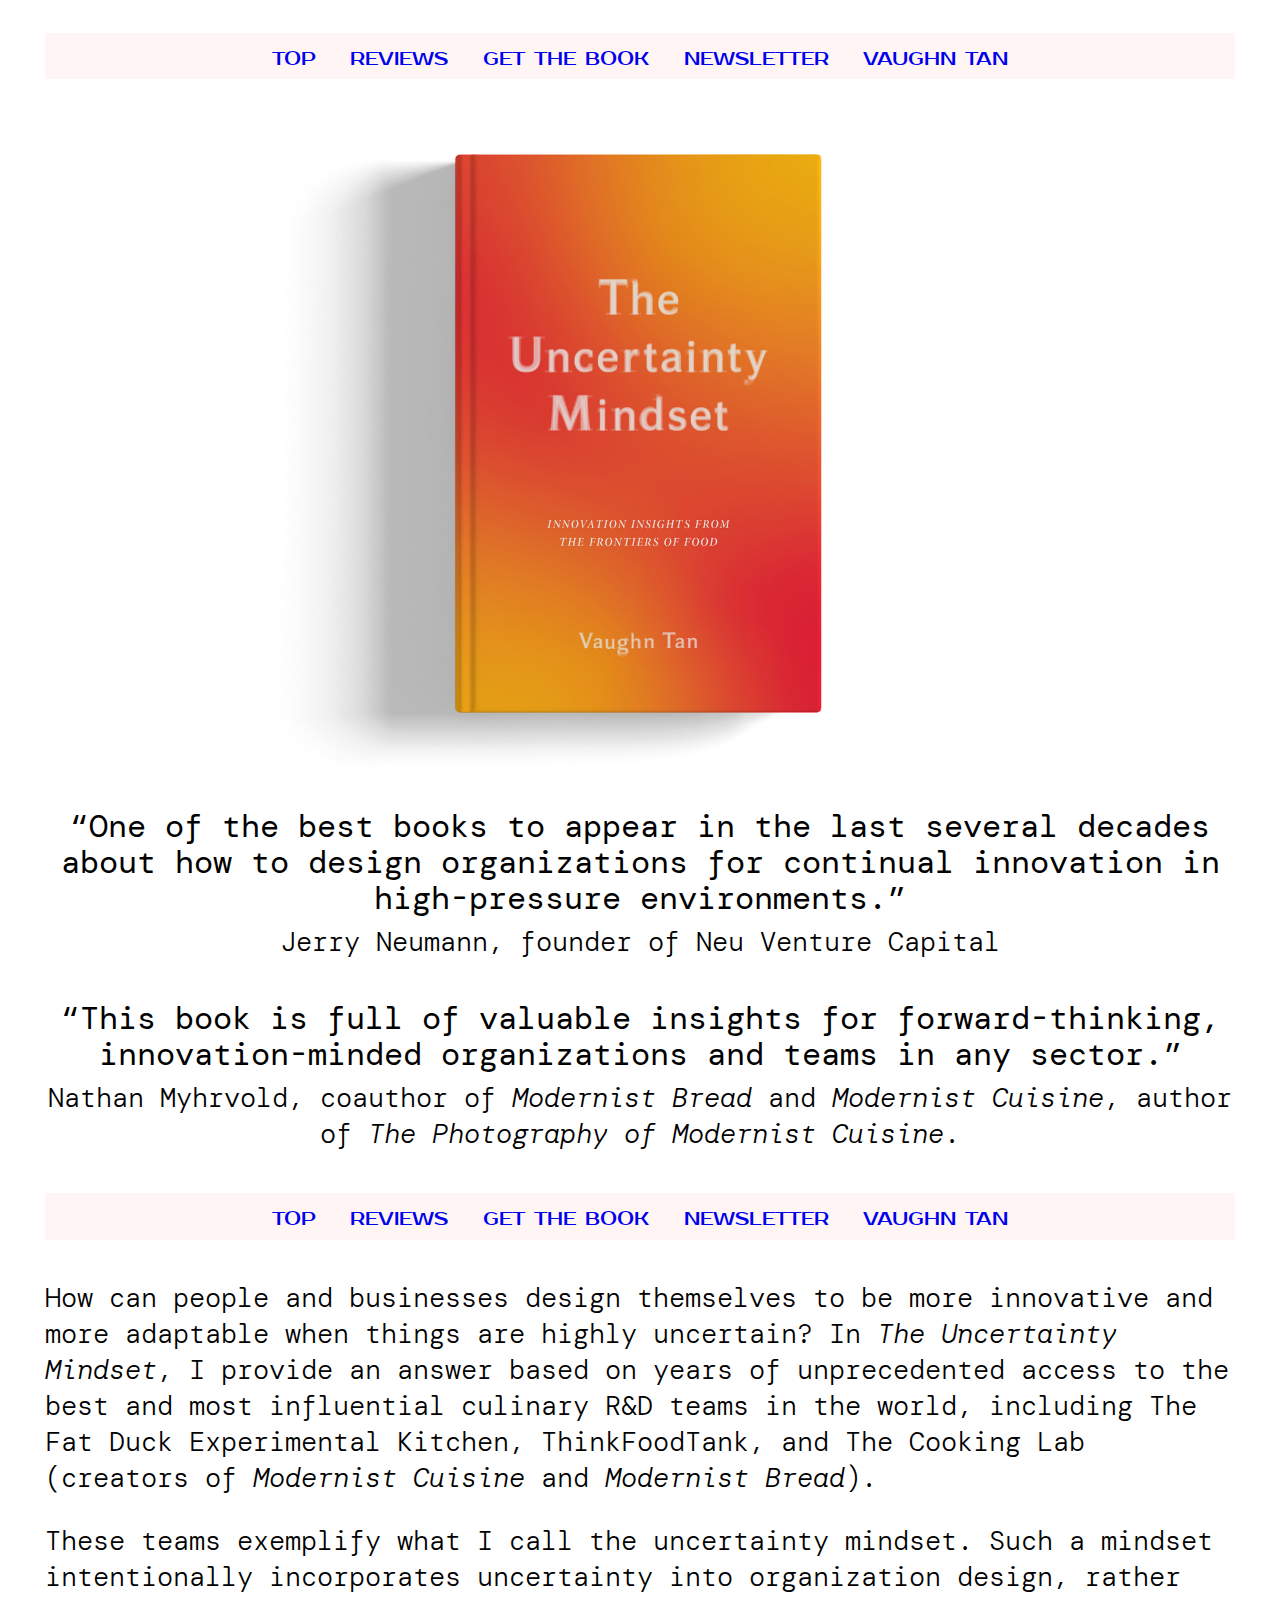
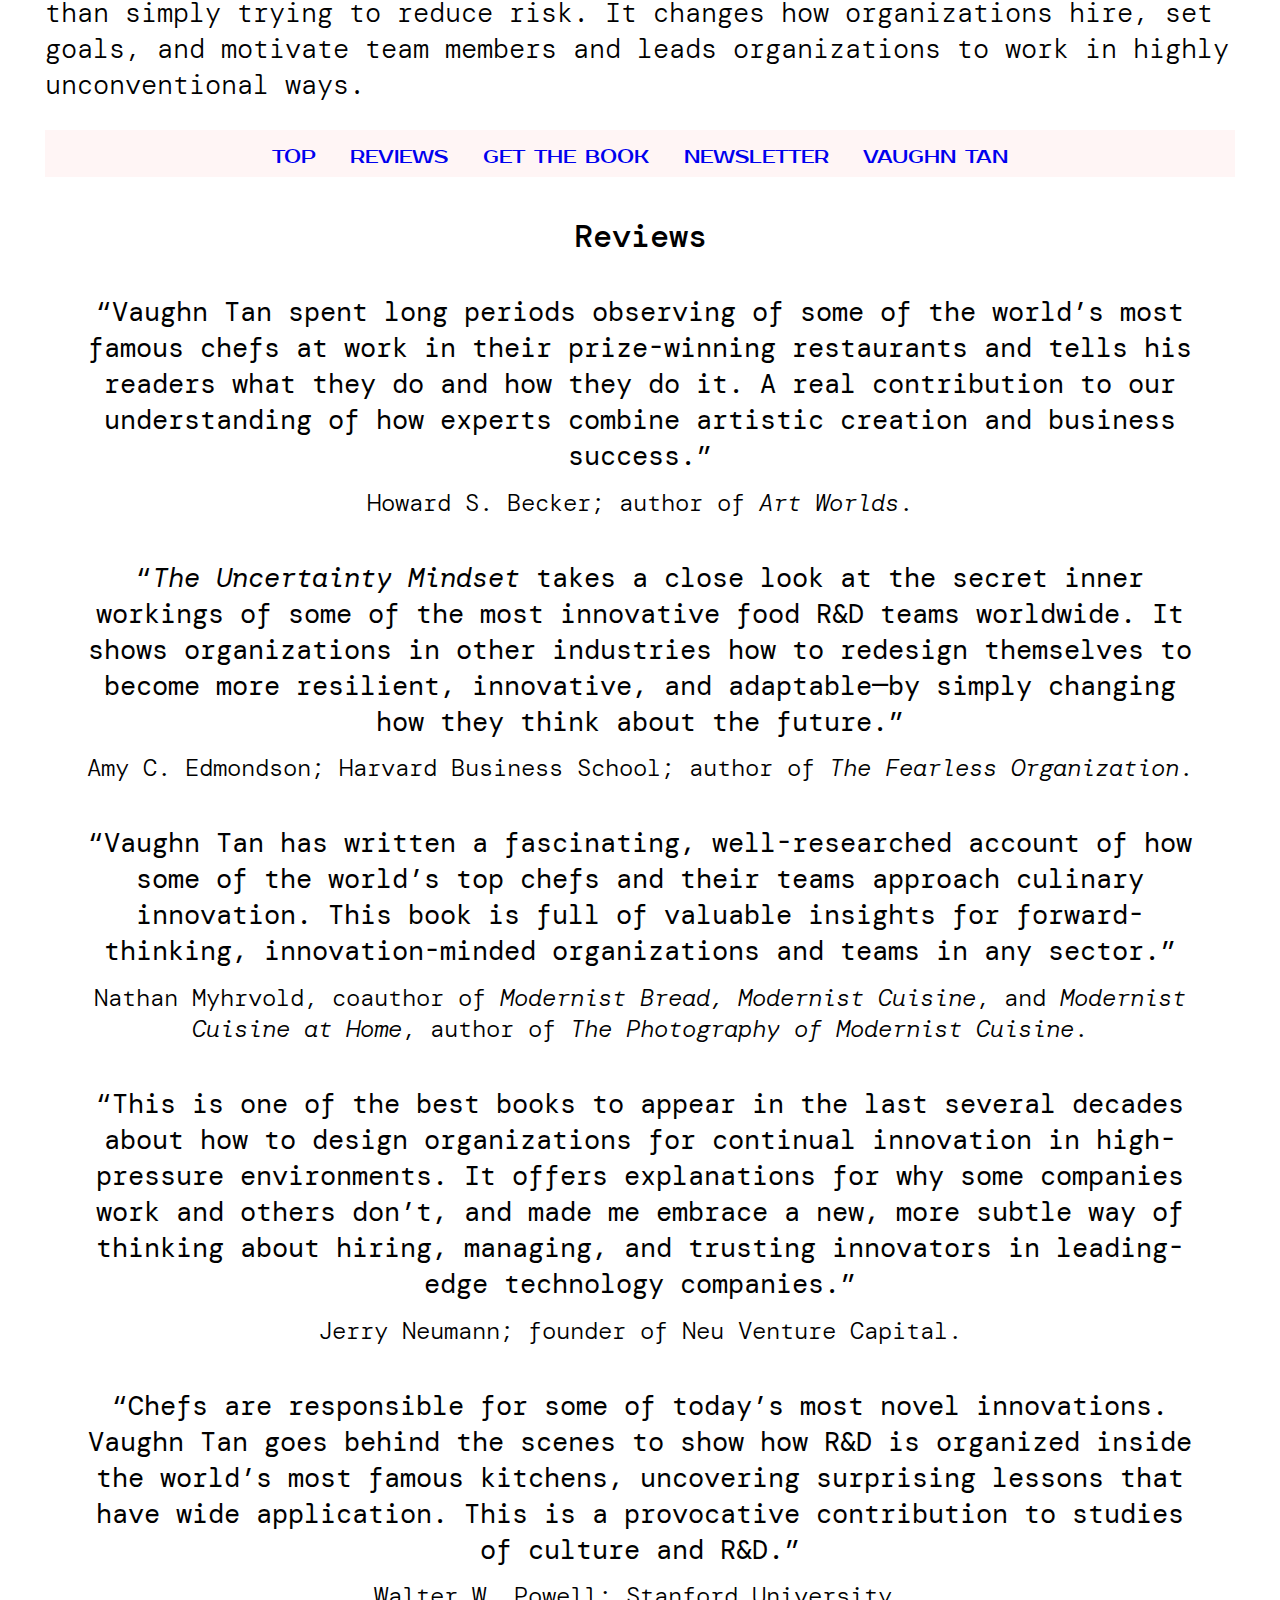
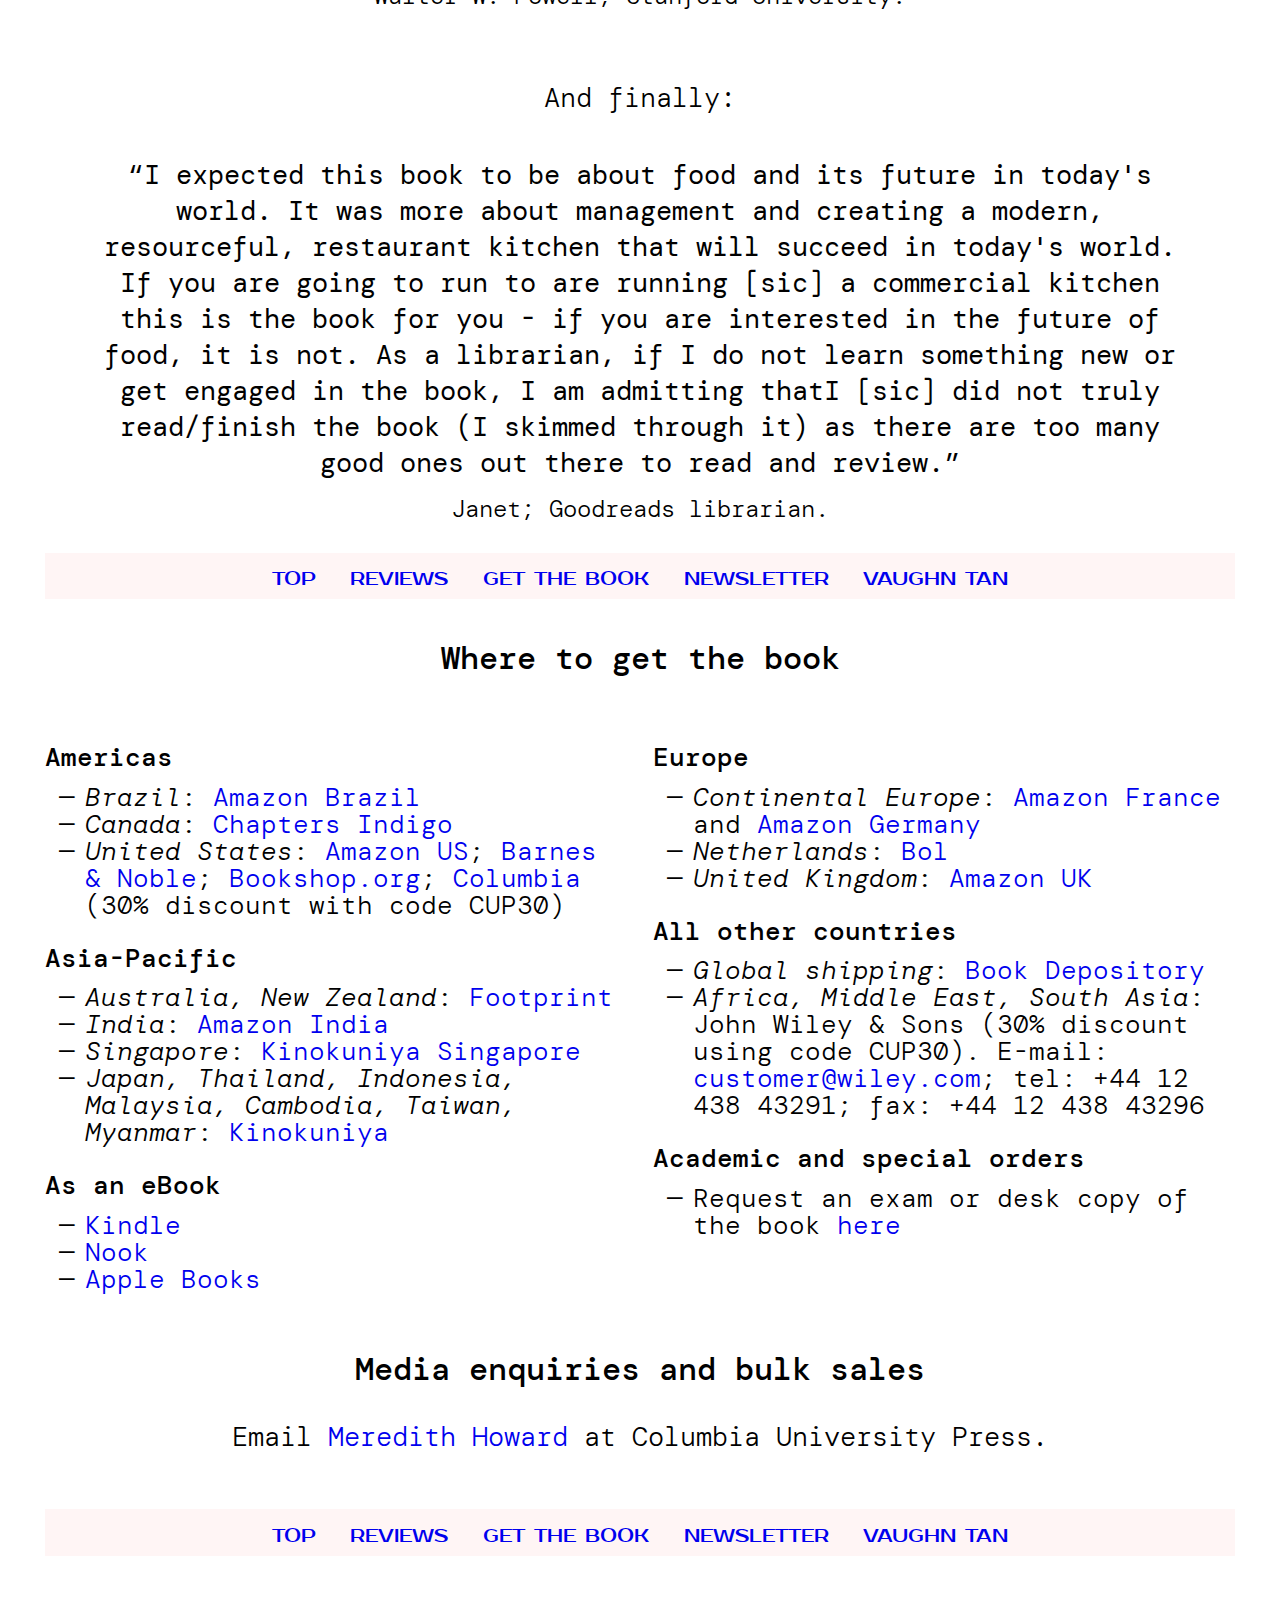
==== index.html @ 853efbe8 "Add files via upload" ====
<!DOCTYPE html>
<html>

  <head style="display:block;">
    <meta charset="utf-8">
    <meta name="viewport" content="width=device-width,initial-scale=1,maximum-scale=1,user-scalable=no">
	<meta http-equiv="X-UA-Compatible" content="IE=edge,chrome=1">
	<meta name="HandheldFriendly" content="true">
    <title>The Uncertainty Mindset</title>
    <link rel="stylesheet" href="arbois.css">
    <link href="https://fonts.googleapis.com/css2?family=DM+Mono:ital,wght@0,300;0,400;0,500;1,300;1,400;1,500&family=Prosto+One&display=swap" rel="stylesheet">
</head>

<body>

<a name="top"><p class="nav">
	<a href="#top" class="space">top</a>
	<a href="#reviews" class="space">reviews</a>
	<a href="#where" class="space">get the book</a>
	<a href="https://uncertaintymindset.substack.com/p/the-uncertainty-mindset" class="space">newsletter</a>
	<a href="https://vaughntan.org/" class="space">vaughn tan</a>
	</p>

<img src="UM_book.jpg" style="width:100%;height:auto;margin-left: auto;margin-right: auto;">

<p class="blurb">“One of the best books to appear in the last several 
decades about how to design organizations for continual innovation in high-pressure environments.”</p>
<p class="attrib">Jerry Neumann, founder of Neu Venture Capital</p>

<p class="blurb">“This book is full of valuable insights for forward-thinking, innovation-minded organizations and teams in any sector.”</p>
<p class="attrib">Nathan Myhrvold, coauthor of <em>Modernist Bread</em> and <em>Modernist Cuisine</em>, author of <em>The Photography of Modernist Cuisine</em>.</p>

<p class="nav">
	<a href="#top" class="space">top</a>
	<a href="#reviews" class="space">reviews</a>
	<a href="#where" class="space">get the book</a>
	<a href="https://uncertaintymindset.substack.com/p/the-uncertainty-mindset" class="space">newsletter</a>
	<a href="https://vaughntan.org/" class="space">vaughn tan</a>
	</p>
	
<p></a>How can people and businesses design themselves to be more innovative and more adaptable when things are highly uncertain? In <em>The Uncertainty Mindset</em>, I provide an answer based on years of unprecedented access to the best and most influential culinary R&amp;D teams in the world, including The Fat Duck Experimental Kitchen, ThinkFoodTank, and The Cooking Lab (creators of <em>Modernist Cuisine</em> and <em>Modernist Bread</em>).</p>

<p>These teams exemplify what I call the uncertainty mindset. Such a mindset intentionally incorporates uncertainty into organization design, rather than simply trying to reduce risk. It changes how organizations hire, set goals, and motivate team members and leads organizations to work in highly unconventional ways.</p>

<a name="reviews">
<p class="nav">
	<a href="#top" class="space">top</a>
	<a href="#reviews" class="space">reviews</a>
	<a href="#where" class="space">get the book</a>
	<a href="https://uncertaintymindset.substack.com/p/the-uncertainty-mindset" class="space">newsletter</a>
	<a href="https://vaughntan.org/" class="space">vaughn tan</a>
	</p>
	
<h2>Reviews</h2>
<blockquote>
<p class="review">“Vaughn Tan spent long periods observing of some of the world’s most famous chefs at work in their prize-winning restaurants and tells his readers what they do and how they do it. A real contribution to our understanding of how experts combine artistic creation and business success.”</p>
<p class="rattrib">Howard S. Becker; author of <em>Art Worlds</em>.</p>

<p class="review">“<em>The Uncertainty Mindset</em> takes a close look at the secret inner workings of some of the most innovative food R&amp;D teams worldwide. It shows organizations in other industries how to redesign themselves to become more resilient, innovative, and adaptable—by simply changing how they think about the future.”</p>
<p class="rattrib">Amy C. Edmondson; Harvard Business School; author of <em>The Fearless Organization</em>.</p>

<p class="review">“Vaughn Tan has written a fascinating, well-researched account of how some of the world’s top chefs and their teams approach culinary innovation. This book is full of valuable insights for forward-thinking, innovation-minded organizations and teams in any sector.”</p>
<p class="rattrib">Nathan Myhrvold, coauthor of <em>Modernist Bread, Modernist Cuisine</em>, and <em>Modernist Cuisine at Home</em>, author of <em>The Photography of Modernist Cuisine</em>.</p>

<p class="review">“This is one of the best books to appear in the last several decades about how to design organizations for continual innovation in high-pressure environments. It offers explanations for why some companies work and others don’t, and made me embrace a new, more subtle way of thinking about hiring, managing, and trusting innovators in leading-edge technology companies.”</p>
<p class="rattrib">Jerry Neumann; founder of Neu Venture Capital.</p>

<p class="review">“Chefs are responsible for some of today’s most novel innovations. Vaughn Tan goes behind the scenes to show how R&amp;D is organized inside the world’s most famous kitchens, uncovering surprising lessons that have wide application. This is a provocative contribution to studies of culture and R&amp;D.”</p>
<p class="rattrib">Walter W. Powell; Stanford University.</p>
</blockquote>
<p style="text-align:center;margin-top:2.5em;margin-bottom:0em">And finally:</p>
<blockquote>
<p class="review">“I expected this book to be about food and its future in today&#39;s world. It was more about management and creating a modern, resourceful, restaurant kitchen that will succeed in today&#39;s world. If you are going to run to are running [sic] a commercial kitchen this is the book for you - if you are interested in the future of food, it is not. As a librarian, if I do not learn something new or get engaged in the book, I am admitting thatI [sic] did not truly read/finish the book (I skimmed through it) as there are too many good ones out there to read and review.”</p>
<p class="rattrib">Janet; Goodreads librarian.</p>
</blockquote>

<a name="where">
<p class="nav">
	<a href="#top" class="space">top</a>
	<a href="#reviews" class="space">reviews</a>
	<a href="#where" class="space">get the book</a>
	<a href="https://uncertaintymindset.substack.com/p/the-uncertainty-mindset" class="space">newsletter</a>
	<a href="https://vaughntan.org/" class="space">vaughn tan</a>
	</p>

<h2>Where to get the book</h2><br>
<div class="where"><h3 id="americas">Americas</h3>
<ul>
<li><em>Brazil</em>: <a href="https://www.amazon.com.br/Uncertainty-Mindset-Innovation-Insights-Frontiers/dp/0231196881/">Amazon Brazil</a></li>
<li><em>Canada</em>: <a href="https://www.chapters.indigo.ca/en-ca/books/the-uncertainty-mindset-innovation-insights/9780231196895-item.html">Chapters Indigo</a></li>
<li><em>United States</em>: <a href="https://amzn.to/3cc4ehc">Amazon US</a>; <a href="https://www.barnesandnoble.com/w/the-uncertainty-mindset-vaughn-tan/1135216578?ean=9780231196895">Barnes &amp; Noble</a>; <a href="https://bookshop.org/books/the-uncertainty-mindset-innovation-insights-from-the-frontiers-of-food/9780231196895">Bookshop.org</a>; <a href="https://cup.columbia.edu/book/the-uncertainty-mindset/9780231196888">Columbia</a> (30% discount with code CUP30)</li>
</ul>
    
    <h4 id="asia-pacific">Asia-Pacific</h4>
<ul>
<li><em>Australia, New Zealand</em>: <a href="https://www.footprint.com.au/product-detail.asp?product=9780231196895&amp;SubSection=%279780231196895%27&amp;ParentPage=product-listing.asp?keywords=9780231196895">Footprint</a></li>
<li><em>India</em>: <a href="https://www.amazon.in/Uncertainty-Mindset-Innovation-Insights-Frontiers-ebook/dp/B0825CZQR8">Amazon India</a></li>
<li><em>Singapore</em>: <a href="https://singapore.kinokuniya.com/bw/9780231196895">Kinokuniya Singapore</a></li>
<li><em>Japan, Thailand, Indonesia, Malaysia, Cambodia, Taiwan, Myanmar</em>: <a href="https://www.kinokuniya.com/">Kinokuniya</a></li>
</ul>
  

<h4 id="ebooks">As an eBook</h4>
<ul>
<li><a href="https://amzn.to/3d9eVCk">Kindle</a></li>
<li><a href="https://www.barnesandnoble.com/w/the-uncertainty-mindset-vaughn-tan/1135216578?ean=9780231551878">Nook</a></li>
<li><a href="https://books.apple.com/us/book/the-uncertainty-mindset/id1489762002">Apple Books</a></li>
</ul>
    
<h3 id="europe">Europe</h3>
<ul>
<li><em>Continental Europe</em>: <a href="https://www.amazon.fr/Uncertainty-Mindset-Innovation-Insights-Frontiers/dp/023119689X">Amazon France</a> and <a href="https://www.amazon.de/Uncertainty-Mindset-Innovation-Insights-Frontiers/dp/023119689X">Amazon Germany</a></li>
<li><em>Netherlands</em>: <a href="https://www.bol.com/nl/f/the-uncertainty-mindset/9200000126203832/">Bol</a></li>
<li><em>United Kingdom</em>: <a href="https://amzn.to/2Mj2R5X">Amazon UK</a></li>
</ul>



    <h4 id="all-other-countries">All other countries</h4>
<ul>
<li><em>Global shipping</em>: <a href="https://www.bookdepository.com/Uncertainty-Mindset-Vaughn-Tan/9780231196895">Book Depository</a></li>
<li><em>Africa, Middle East, South Asia</em>: John Wiley &amp; Sons (30% discount using code CUP30). E-mail: <a href="mailto:customer@wiley.com?subject=Uncertainty%20Mindset%20order">customer@wiley.com</a>; tel: +44 12 438 43291; fax: +44 12 438 43296</li>
</ul>


<h4 id="academic-and-special-orders">Academic and special orders</h4>
<ul>
<li>Request an exam or desk copy of the book <a href="https://www.ingramacademic.com/9780231196895/the-uncertainty-mindset/">here</a></li>
	</ul>
</div>

    <h2>Media enquiries and bulk sales</h2>
    <p style="text-align:center;margin-top:0em;margin-bottom:2em">Email <a href="mailto:mh2306@columbia.edu?subject=Uncertainty%20Mindset%20enquiry">Meredith Howard</a> at Columbia University Press.
	
<p class="nav">
	<a href="#top" class="space">top</a>
	<a href="#reviews" class="space">reviews</a>
	<a href="#where" class="space">get the book</a>
	<a href="https://uncertaintymindset.substack.com/p/the-uncertainty-mindset" class="space">newsletter</a>
	<a href="https://vaughntan.org/" class="space">vaughn tan</a>
	</p>

<script type="text/javascript">
var sc_project=455212; 
var sc_invisible=1; 
var sc_security=""; 
</script>
<script type="text/javascript"
src="https://www.statcounter.com/counter/counter.js"
async></script>
<noscript><div class="statcounter"><a title="Web Analytics"
href="https://statcounter.com/" target="_blank"><img
class="statcounter"
src="https://c.statcounter.com/455212/0//1/" alt="Web
Analytics"></a></div></noscript>
</body>
</html>
---- arbois.css ----
/* Media Queries: Tablet Landscape */
@media screen and (max-width: 1060px) {
    #primary { width:55%; }
    #secondary { width:50%; margin-left:3%;}  
}

/* Media Queries: Tablet Portrait */
@media screen and (max-width: 768px) {
    #primary { width:100%; }
    #secondary { width:100%; margin:0; border:none; }
}

@media (min-width: 640px) { body {font-size:5rem;} } 
@media (min-width:960px) { body {font-size:1.2rem;} } 
@media (min-width:1100px) { body {font-size:1.5rem;} }


 body {
    margin: 1vw 3vw 1vw 3vw;
    padding: 0.5vw;
    background: #ffffff;
    color: #000000;
    font-family: 'DM Mono', monospace;
    font-size: 3vmin;
    font-weight: 300;
    line-height: 4vmin;
            font-variant-ligatures: common-ligatures;
  }

 .impressum {
 	margin-top: 10vh;
 	font-size: 2vmin;
 	line-height: 2.1vmin}

hr {
    margin-top: 1.5em;
}

 
h2 {
font-size:120%;
font-weight:500;
text-align:center;
margin-top:1em;
margin-bottom:1em;
}

h3 {
font-size:100%;
font-weight:500;
margin-top:0em;
margin-bottom:0em;
}

h4 {
font-size:100%;
font-weight:500;
margin-top:0em;
margin-bottom:0em;
}

h4 {
font-size:100%;
font-weight:500;
margin-top:0em;
margin-bottom:0em;
}

ul {
  margin-top:0.5em;
  list-style-type: none;
}

ul li:before {
  content: "— ";
  position: absolute;
  margin-left: -1em;
}

.review {
font-size: 100%;
font-weight: 400;
text-align: center;
margin-bottom: 0.5em;
margin-top: 1.5em;
}

.rattrib {
font-size: 90%;
font-weight: 300;
text-align:center;
line-height: 3.5vmin;
margin-top: 0.5em;
}

.blurb {
font-size: 120%;
font-weight: 400;
text-align:center;
margin-bottom:0.25em;
margin-top: 1em;
}

.attrib {
font-size: 100%;
font-weight: 300;
text-align:center;
margin-top: 0.25em;
margin-bottom: 1.5em;
}

.nav {
font-family: 'Prosto One', cursive;
font-variant: small-caps;
font-size: 100%;
text-align:center;
padding: 0.2em 1em 0.2em 1em; 
margin: 0.5em 0em 1.5em 0em;
background-color:#fff5f5;
}

.space {
padding: 0vw 1vw 0vw 1vw;
}

a:link {
  text-decoration: none;
}

a:visited {
  text-decoration: none;
}

a:hover {
  text-decoration: none;
  background-color: yellow;
}

a:active {
  text-decoration: none;
}

.where {
column-count:2;
column-width: 350px;
font-size: 95%;
line-height: 3vmin;
overflow: hidden; /* fix for Firefox */
break-inside: avoid-column;
-webkit-column-break-inside: avoid;
}

.ctr {
font-size: 90%;
text-align: center;
}

.wrap {
  width: auto;
  height: 15vh;
  position: relative;
  display: inline-block;
  overflow: hidden;
  margin: auto auto auto auto;
}

.mattrib {
    margin: 0.25em 0 0 0;
    line-height: 1.5em;
    font-size: 80%;
}

.media {
column-count:3;
column-width: 300px;
font-size: 80%;
line-height: 3vmin;
overflow: hidden; /* fix for Firefox */
break-inside: avoid-column;
-webkit-column-break-inside: avoid;
}

.where h3 {
    break-before: column;
}
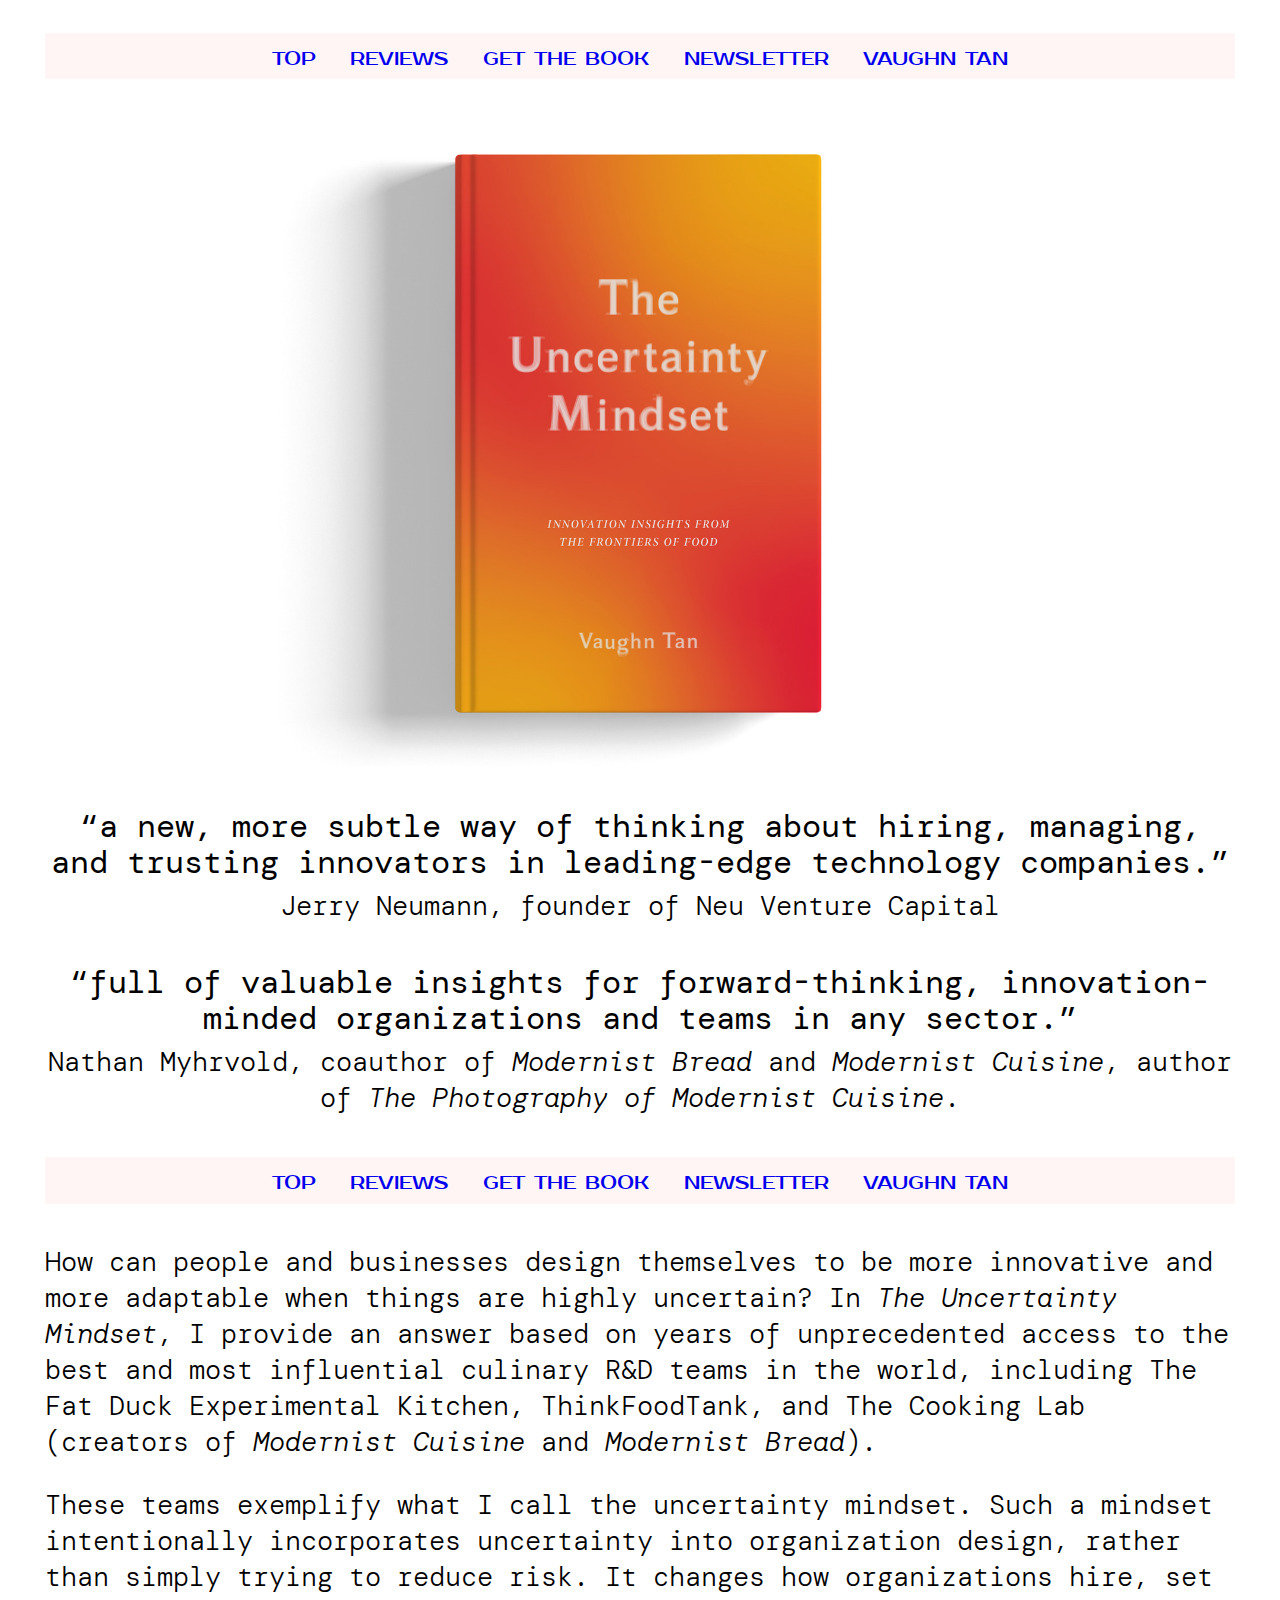
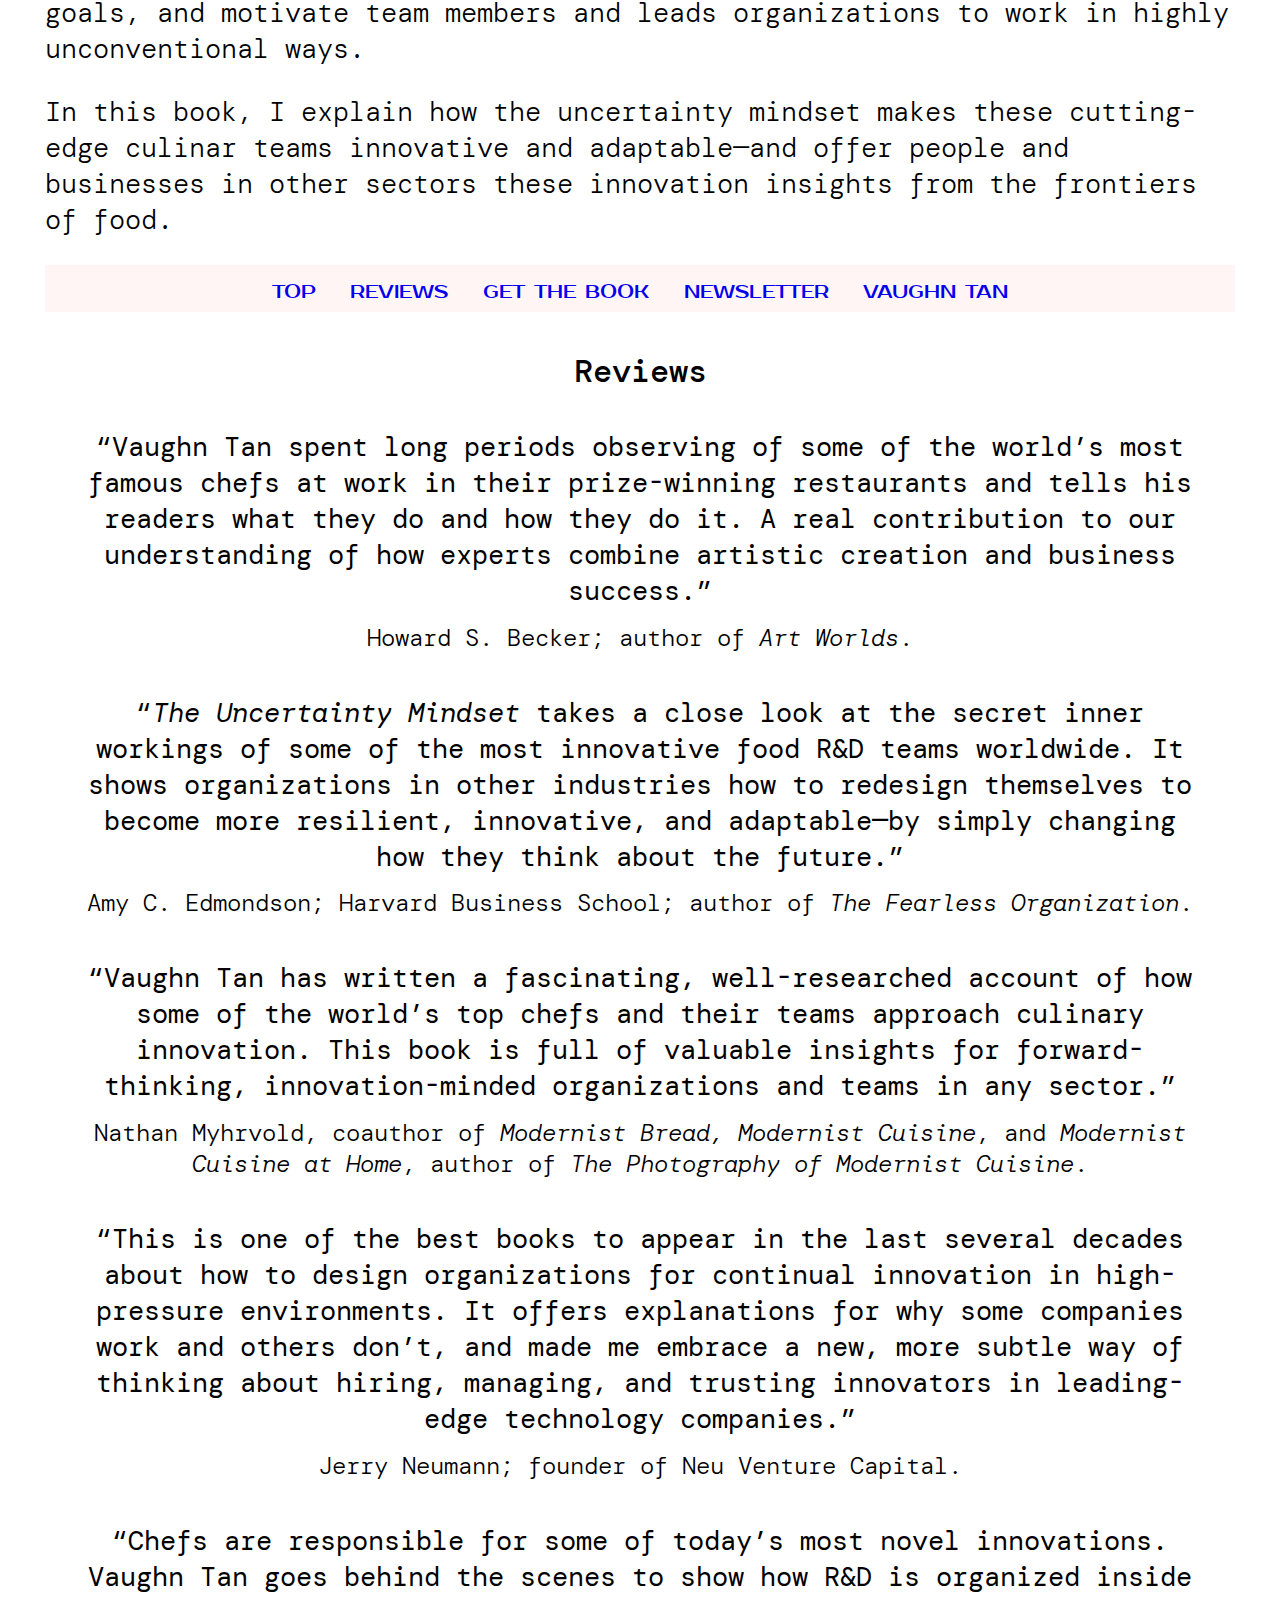
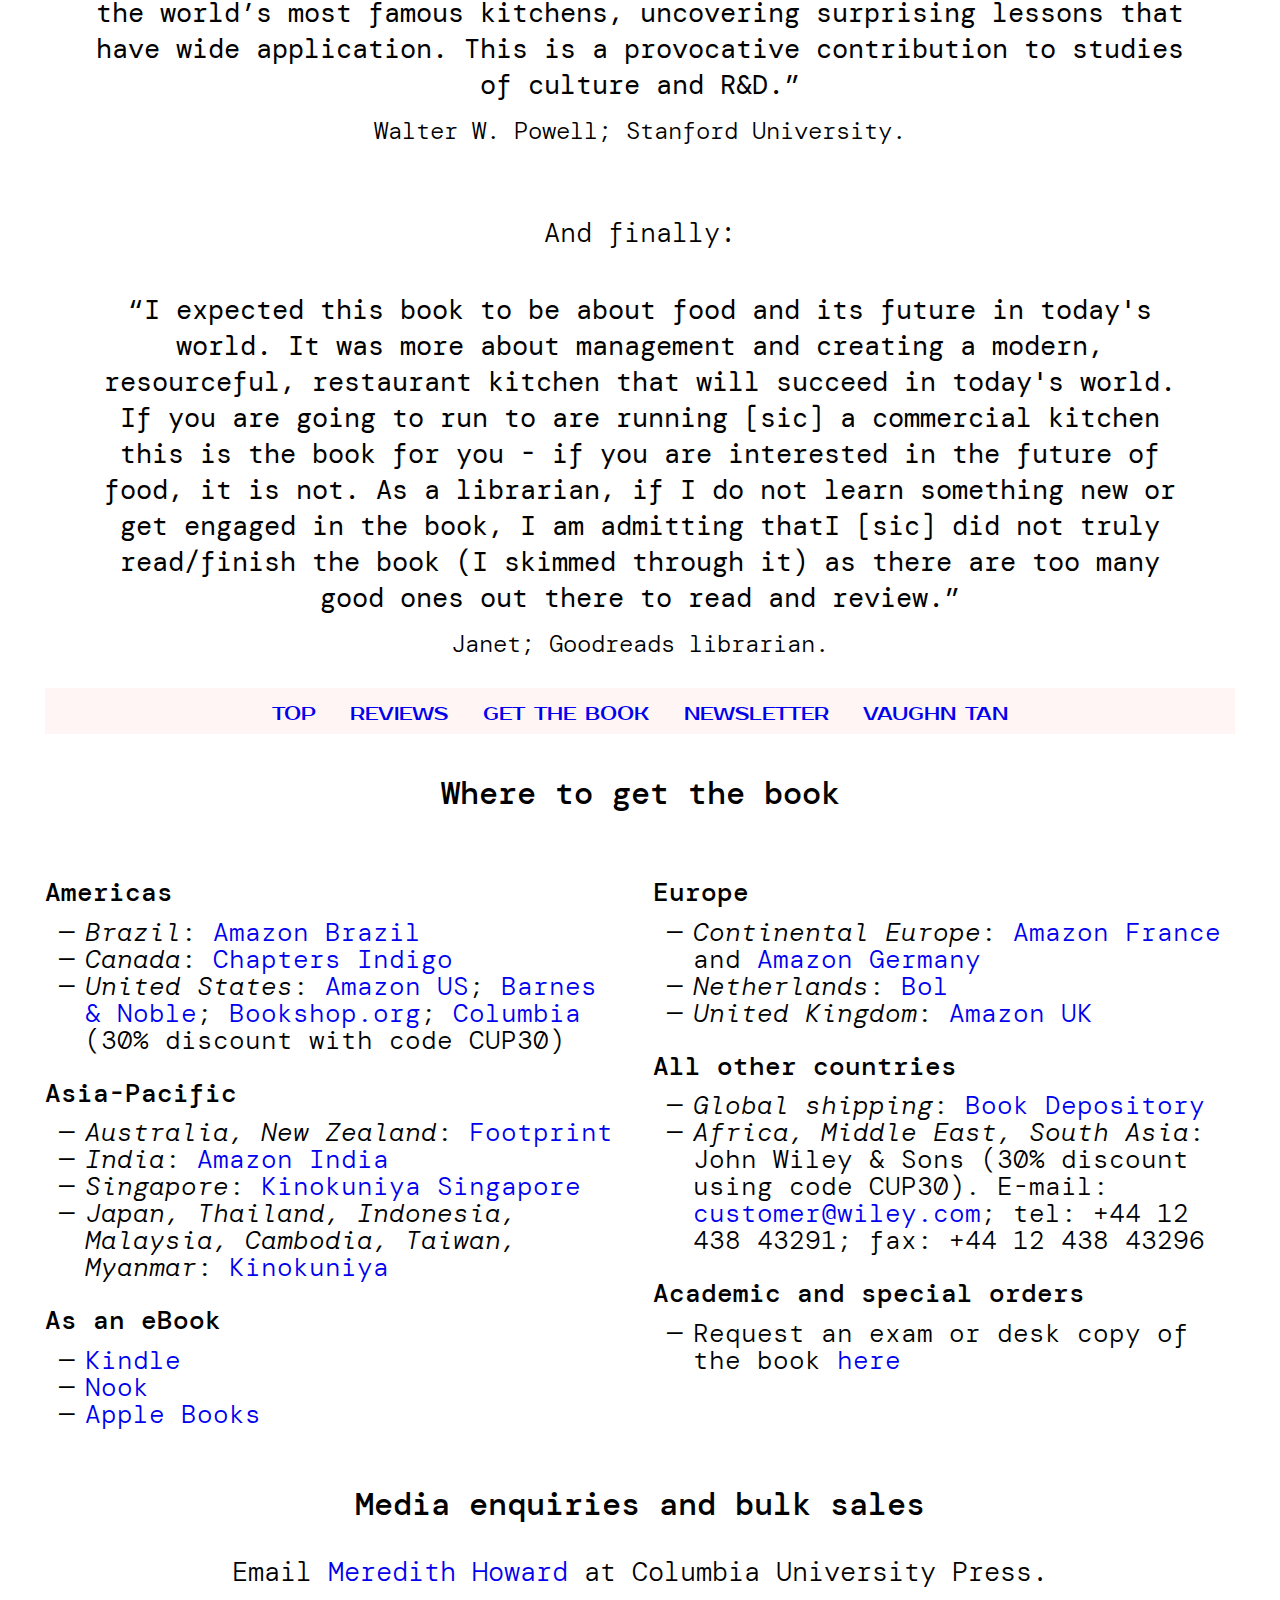
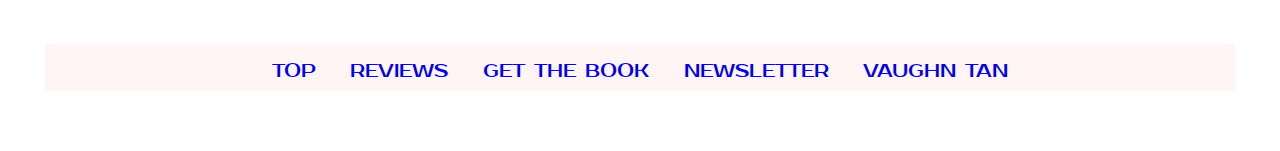
==== commit 9ab436ae: "Add files via upload" ====
--- a/index.html
+++ b/index.html
@@ -23,11 +23,10 @@
 
 <img src="UM_book.jpg" style="width:100%;height:auto;margin-left: auto;margin-right: auto;">
 
-<p class="blurb">“One of the best books to appear in the last several 
-decades about how to design organizations for continual innovation in high-pressure environments.”</p>
+<p class="blurb">“a new, more subtle way of thinking about hiring, managing, and trusting innovators in leading-edge technology companies.”</p>
 <p class="attrib">Jerry Neumann, founder of Neu Venture Capital</p>
 
-<p class="blurb">“This book is full of valuable insights for forward-thinking, innovation-minded organizations and teams in any sector.”</p>
+<p class="blurb">“full of valuable insights for forward-thinking, innovation-minded organizations and teams in any sector.”</p>
 <p class="attrib">Nathan Myhrvold, coauthor of <em>Modernist Bread</em> and <em>Modernist Cuisine</em>, author of <em>The Photography of Modernist Cuisine</em>.</p>
 
 <p class="nav">
@@ -41,6 +40,8 @@
 <p></a>How can people and businesses design themselves to be more innovative and more adaptable when things are highly uncertain? In <em>The Uncertainty Mindset</em>, I provide an answer based on years of unprecedented access to the best and most influential culinary R&amp;D teams in the world, including The Fat Duck Experimental Kitchen, ThinkFoodTank, and The Cooking Lab (creators of <em>Modernist Cuisine</em> and <em>Modernist Bread</em>).</p>
 
 <p>These teams exemplify what I call the uncertainty mindset. Such a mindset intentionally incorporates uncertainty into organization design, rather than simply trying to reduce risk. It changes how organizations hire, set goals, and motivate team members and leads organizations to work in highly unconventional ways.</p>
+
+<p>In this book, I explain how the uncertainty mindset makes these cutting-edge culinar teams innovative and adaptable—and offer people and businesses in other sectors these innovation insights from the frontiers of food.</p>
 
 <a name="reviews">
 <p class="nav">
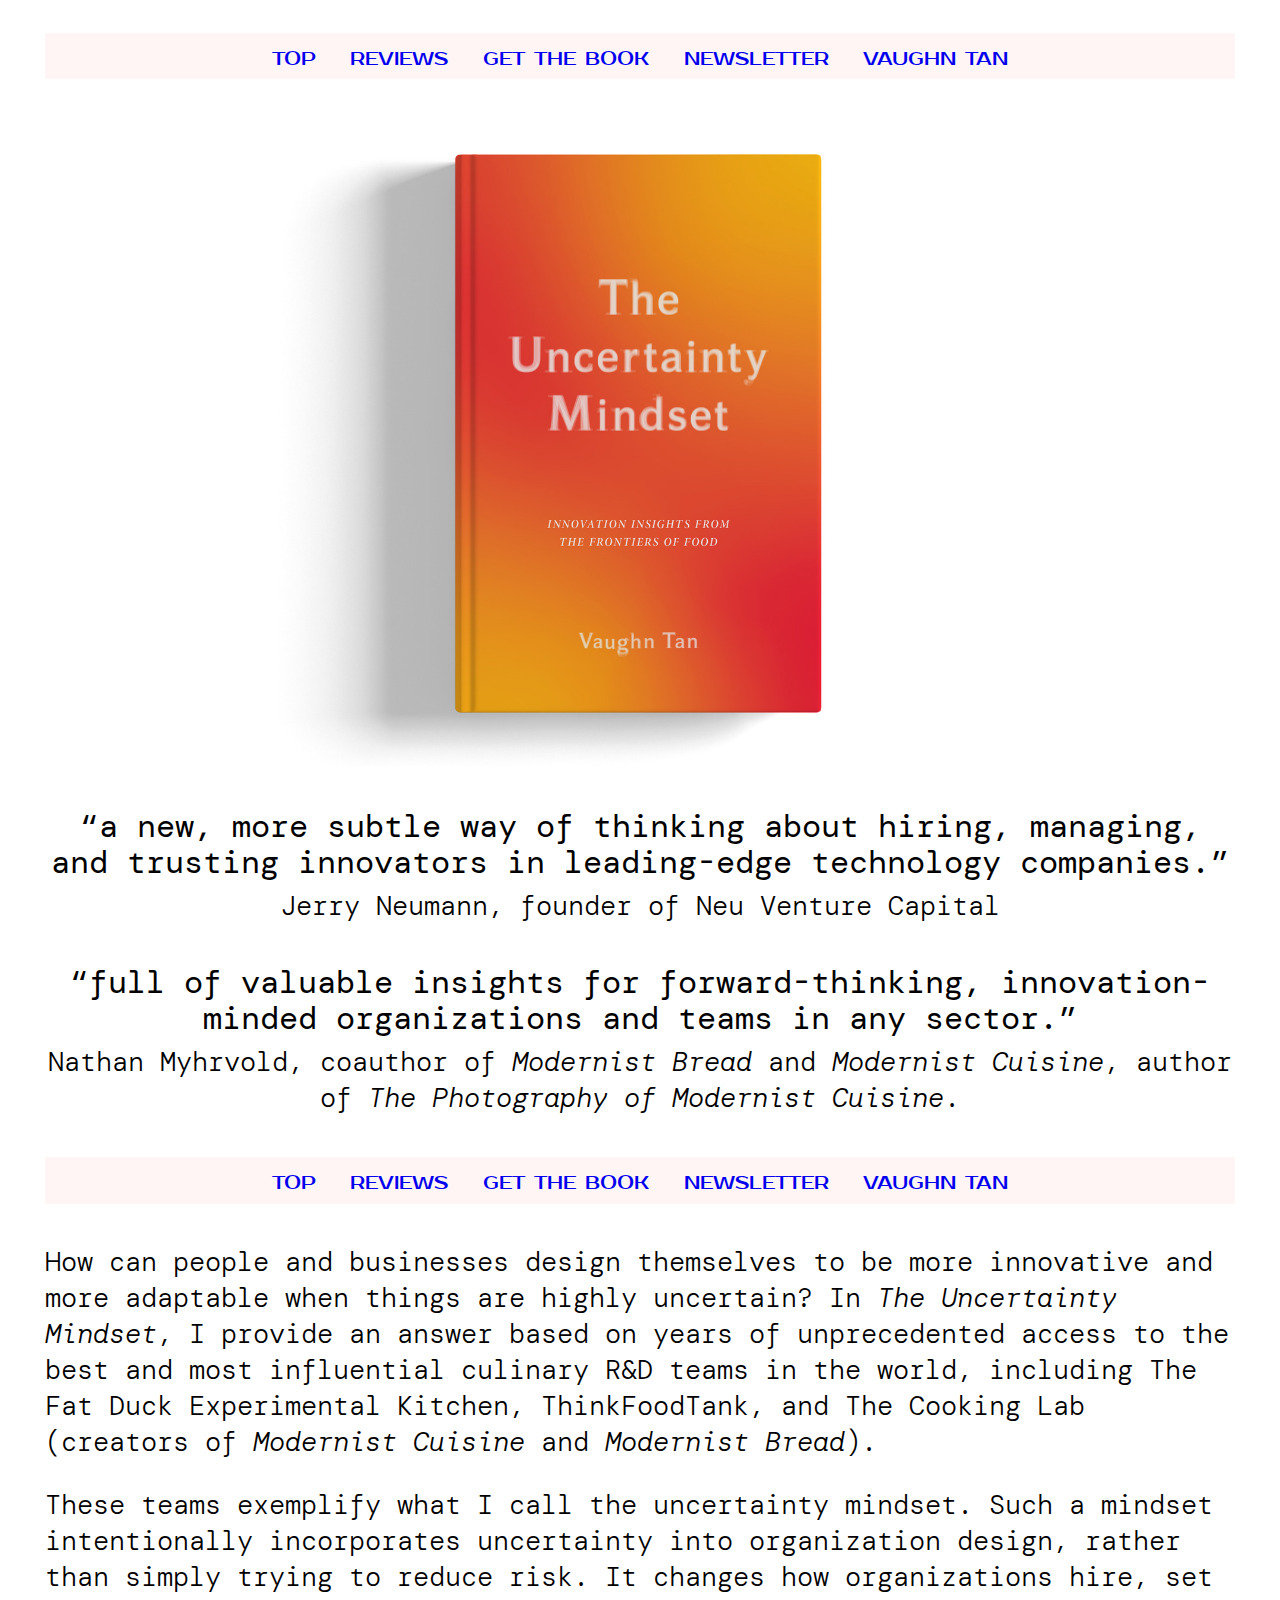
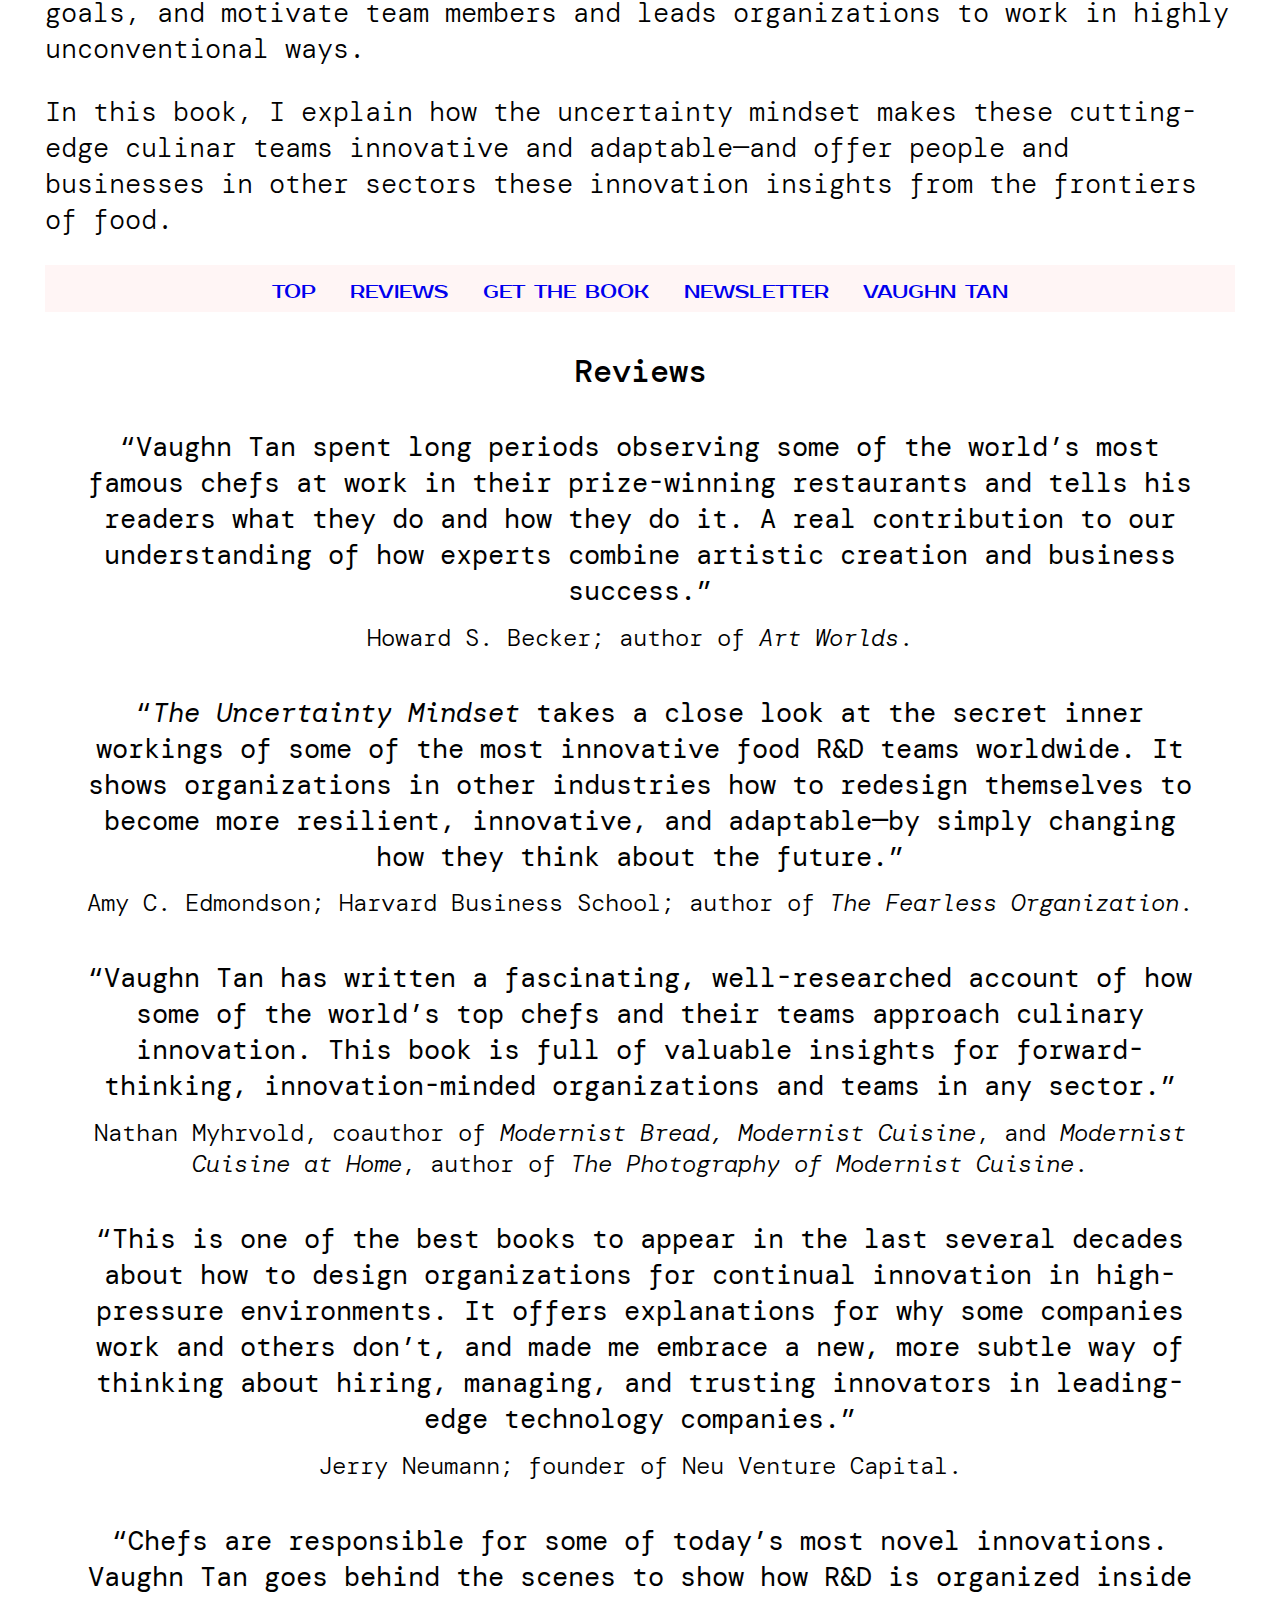
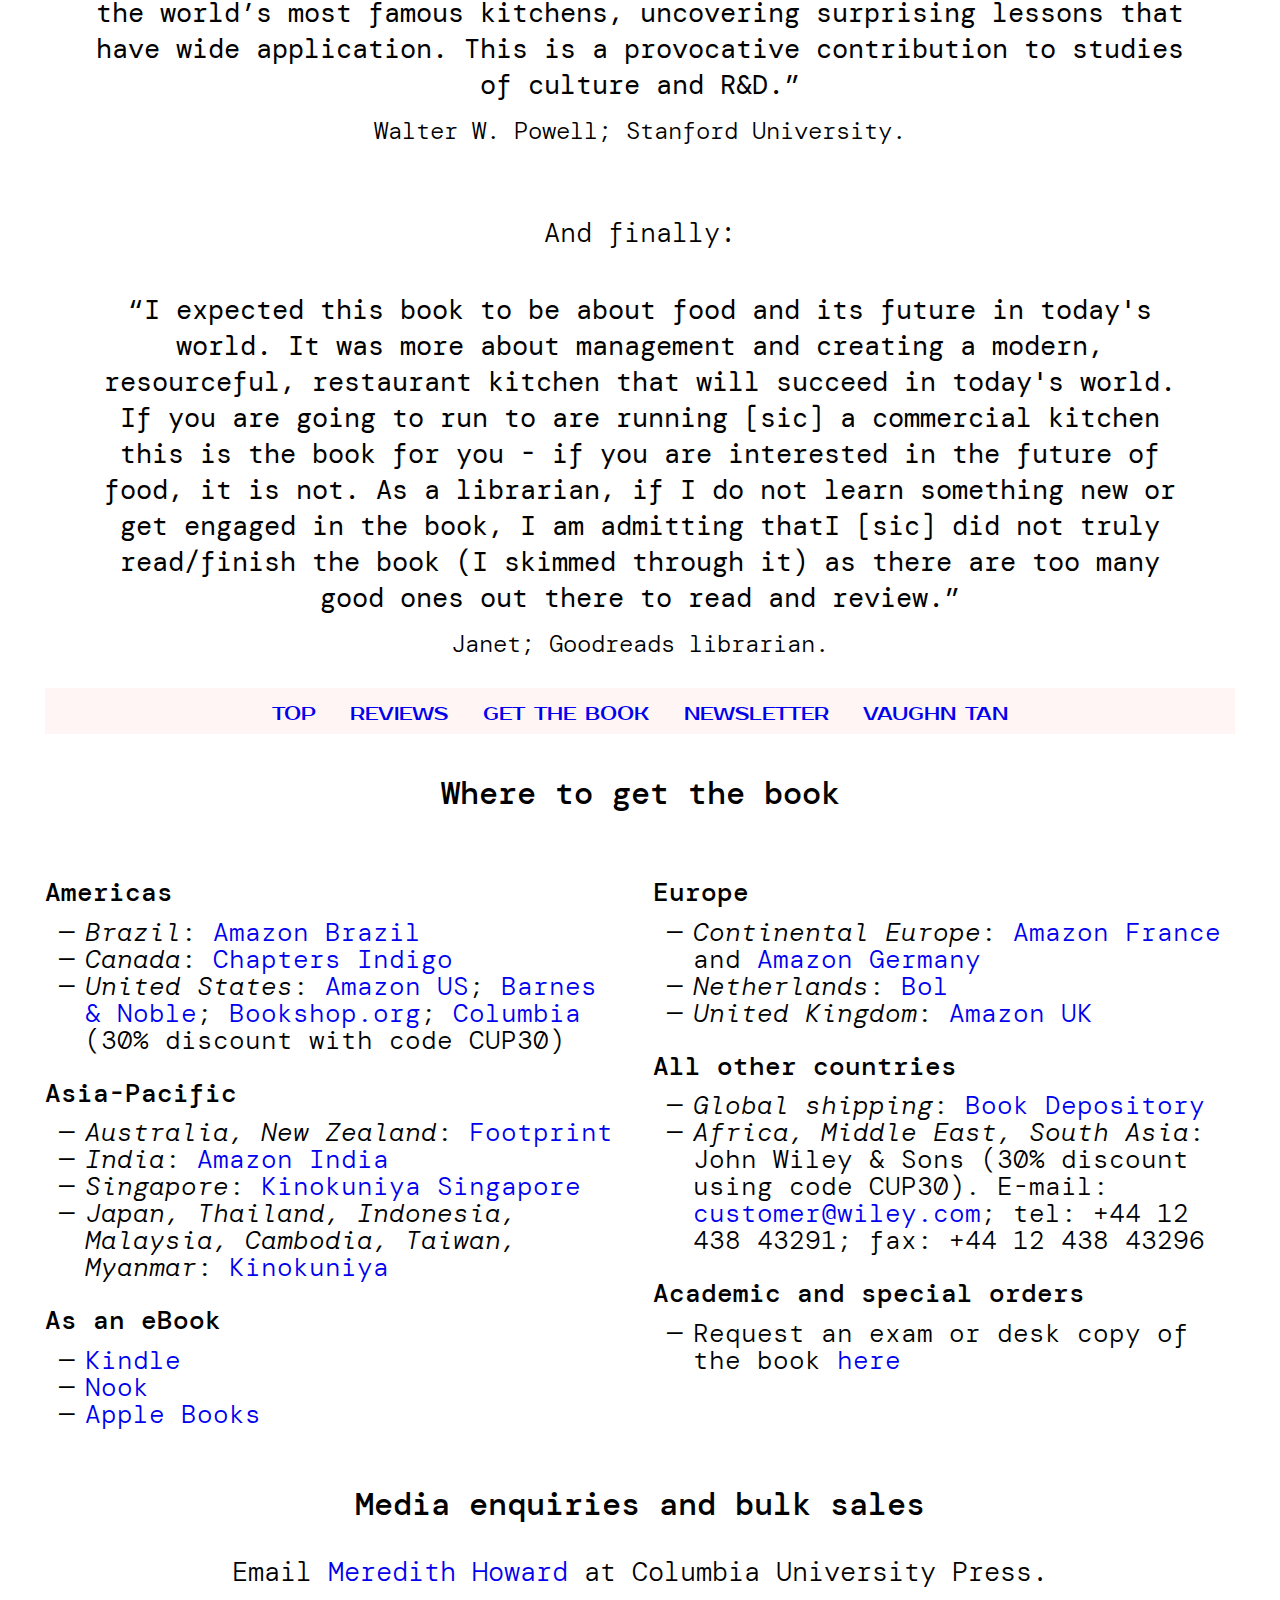
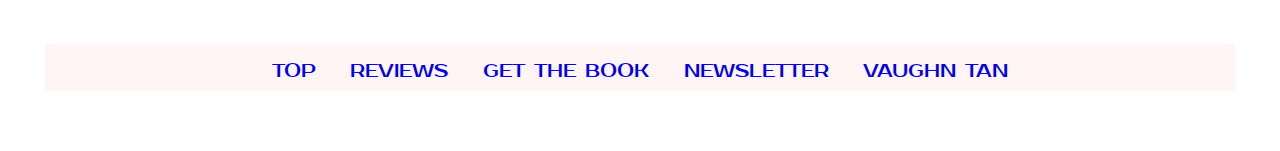
==== commit 2dca214b: "Add files via upload" ====
--- a/index.html
+++ b/index.html
@@ -54,7 +54,7 @@
 	
 <h2>Reviews</h2>
 <blockquote>
-<p class="review">“Vaughn Tan spent long periods observing of some of the world’s most famous chefs at work in their prize-winning restaurants and tells his readers what they do and how they do it. A real contribution to our understanding of how experts combine artistic creation and business success.”</p>
+<p class="review">“Vaughn Tan spent long periods observing some of the world’s most famous chefs at work in their prize-winning restaurants and tells his readers what they do and how they do it. A real contribution to our understanding of how experts combine artistic creation and business success.”</p>
 <p class="rattrib">Howard S. Becker; author of <em>Art Worlds</em>.</p>
 
 <p class="review">“<em>The Uncertainty Mindset</em> takes a close look at the secret inner workings of some of the most innovative food R&amp;D teams worldwide. It shows organizations in other industries how to redesign themselves to become more resilient, innovative, and adaptable—by simply changing how they think about the future.”</p>
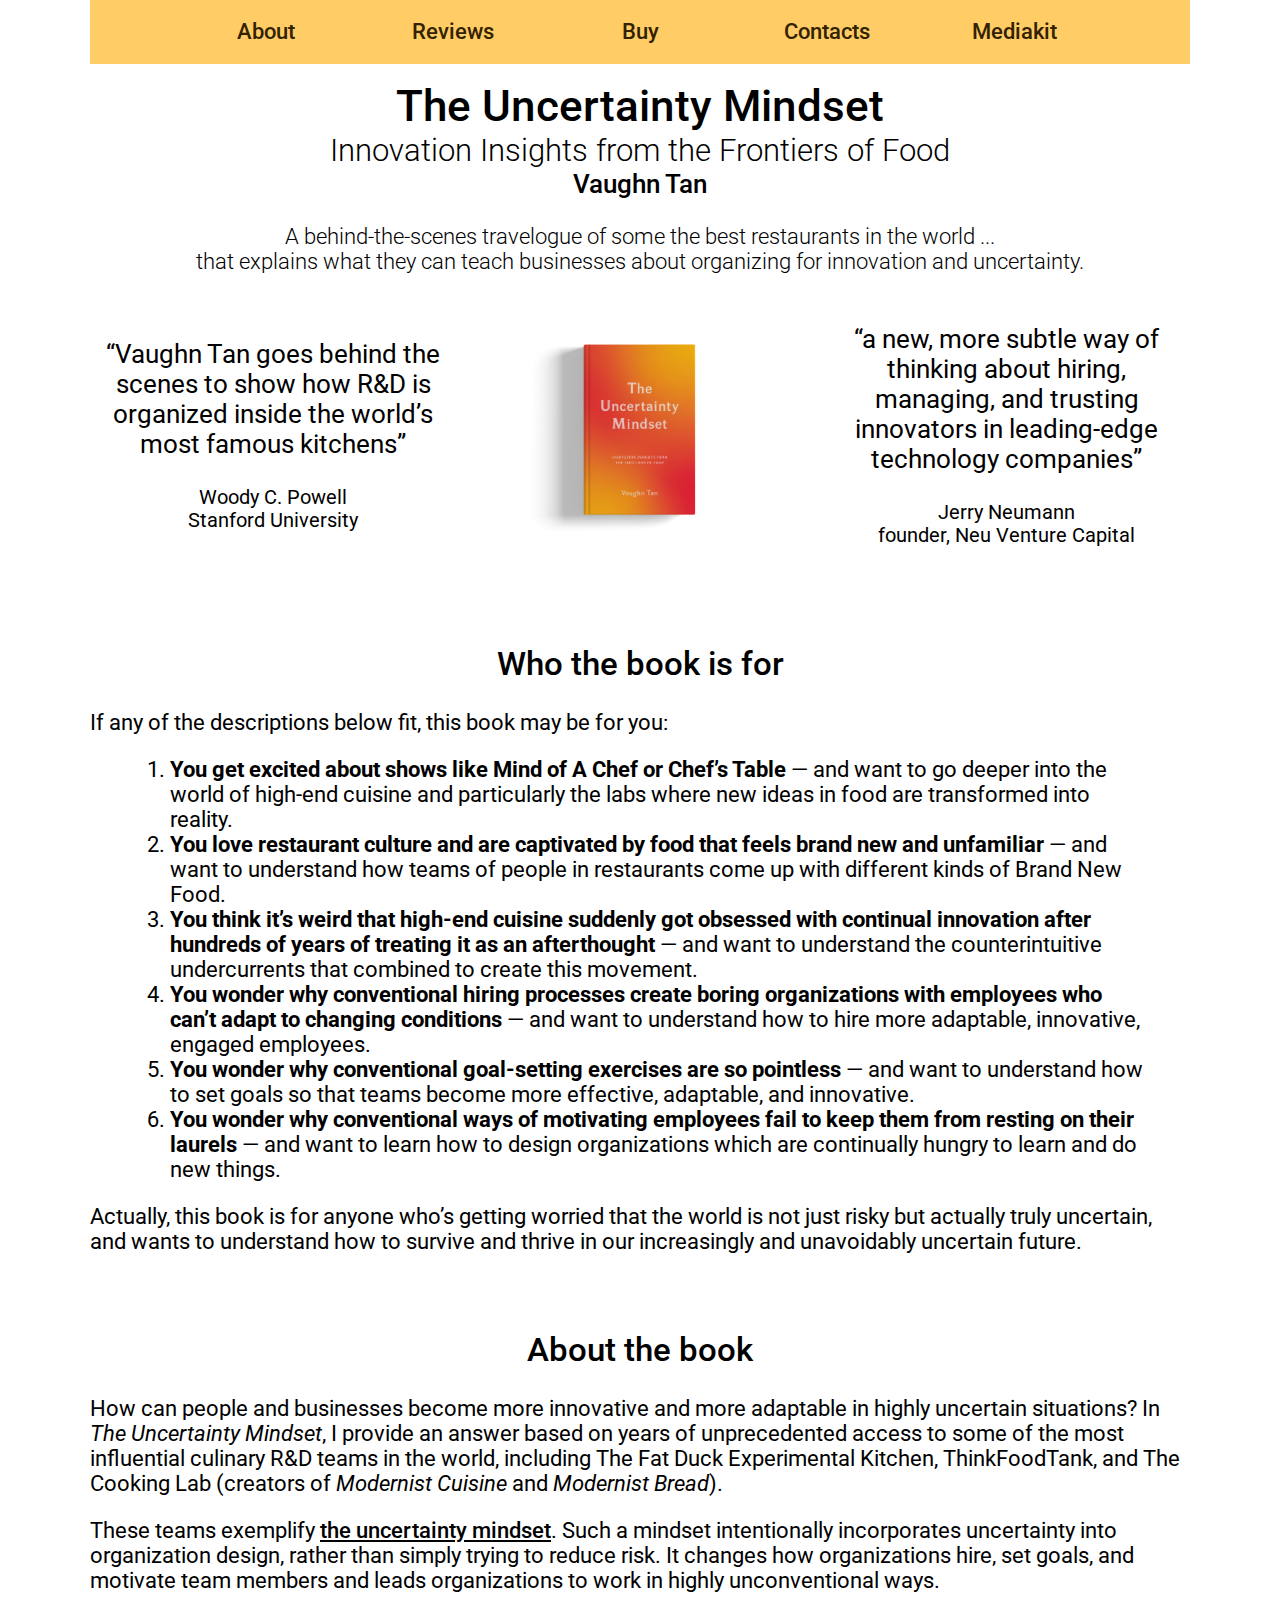
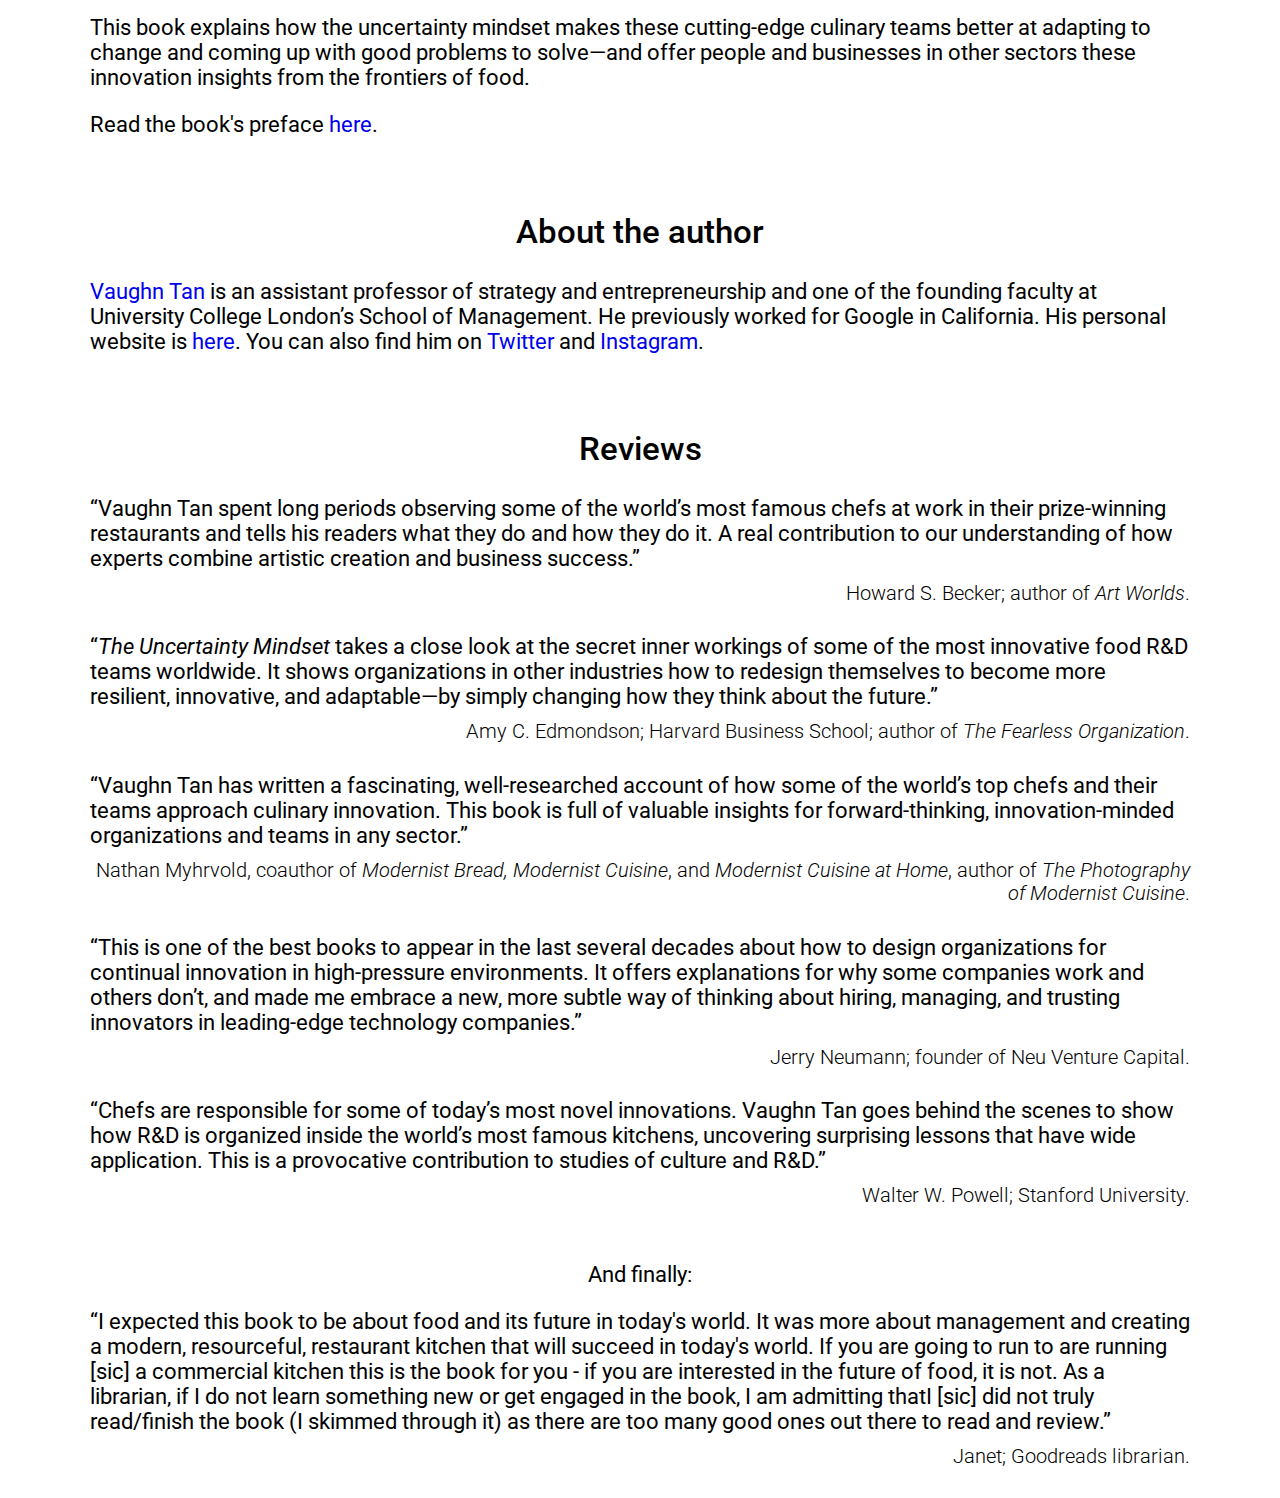
==== commit 1002e3ce: "Add files via upload" ====
--- a/index.html
+++ b/index.html
@@ -1,59 +1,93 @@
 <!DOCTYPE html>
 <html>
 
-  <head style="display:block;">
+  <head>
     <meta charset="utf-8">
     <meta name="viewport" content="width=device-width,initial-scale=1,maximum-scale=1,user-scalable=no">
 	<meta http-equiv="X-UA-Compatible" content="IE=edge,chrome=1">
 	<meta name="HandheldFriendly" content="true">
     <title>The Uncertainty Mindset</title>
     <link rel="stylesheet" href="arbois.css">
-    <link href="https://fonts.googleapis.com/css2?family=DM+Mono:ital,wght@0,300;0,400;0,500;1,300;1,400;1,500&family=Prosto+One&display=swap" rel="stylesheet">
+    <link href="https://fonts.googleapis.com/css2?family=Roboto:ital,wght@0,100;0,300;0,400;0,500;0,700;1,100;1,300;1,400;1,500;1,700&display=swap" rel="stylesheet">
 </head>
+
+
 
 <body>
 
-<a name="top"><p class="nav">
-	<a href="#top" class="space">top</a>
-	<a href="#reviews" class="space">reviews</a>
-	<a href="#where" class="space">get the book</a>
-	<a href="https://uncertaintymindset.substack.com/p/the-uncertainty-mindset" class="space">newsletter</a>
-	<a href="https://vaughntan.org/" class="space">vaughn tan</a>
-	</p>
+    <nav class="menu">
+  <ol>
+   
+    <li class="menu-item"><a href="https://uncertaintymindset.org/index.html#about">About</a></li>
 
-<img src="UM_book.jpg" style="width:100%;height:auto;margin-left: auto;margin-right: auto;">
+<!--    <li class="menu-item"><a href="#0">Excerpt</a></li> -->
 
-<p class="blurb">“a new, more subtle way of thinking about hiring, managing, and trusting innovators in leading-edge technology companies.”</p>
-<p class="attrib">Jerry Neumann, founder of Neu Venture Capital</p>
+    <li class="menu-item"><a href="https://uncertaintymindset.org/index.html#reviews">Reviews</a></li>
+    
+<!--    <li class="menu-item"><a href="#0">Photos</a></li> -->
 
-<p class="blurb">“full of valuable insights for forward-thinking, innovation-minded organizations and teams in any sector.”</p>
-<p class="attrib">Nathan Myhrvold, coauthor of <em>Modernist Bread</em> and <em>Modernist Cuisine</em>, author of <em>The Photography of Modernist Cuisine</em>.</p>
+        <li class="menu-item"><a href="https://uncertaintymindset.org/resources.html#buy">Buy</a></li>
+        <li class="menu-item"><a href="https://uncertaintymindset.org/resources.html#contacts">Contacts</a></li>
+        <li class="menu-item"><a href="https://uncertaintymindset.org/resources.html#mediakit">Mediakit</a></li>
 
-<p class="nav">
-	<a href="#top" class="space">top</a>
-	<a href="#reviews" class="space">reviews</a>
-	<a href="#where" class="space">get the book</a>
-	<a href="https://uncertaintymindset.substack.com/p/the-uncertainty-mindset" class="space">newsletter</a>
-	<a href="https://vaughntan.org/" class="space">vaughn tan</a>
-	</p>
-	
-<p></a>How can people and businesses design themselves to be more innovative and more adaptable when things are highly uncertain? In <em>The Uncertainty Mindset</em>, I provide an answer based on years of unprecedented access to the best and most influential culinary R&amp;D teams in the world, including The Fat Duck Experimental Kitchen, ThinkFoodTank, and The Cooking Lab (creators of <em>Modernist Cuisine</em> and <em>Modernist Bread</em>).</p>
+</ol>
+</nav>
+    
+        
+        
+<div style="text-align:center; font-weight: 500; font-size: 200%;">The Uncertainty Mindset</div>
+<div style="text-align:center; font-weight: 300; font-size: 140%">Innovation Insights from the Frontiers of Food</div>
+<div style="text-align:center; font-weight: 500; font-size: 120%">Vaughn Tan</div>
+    <br>
+<div style="text-align: center; font-weight: 300; font-size: 100%">   A behind-the-scenes travelogue of some the best restaurants in the world ... <br>
+    that explains what they can teach businesses about organizing for innovation and uncertainty.
+    </div>
+    <p></p>
 
-<p>These teams exemplify what I call the uncertainty mindset. Such a mindset intentionally incorporates uncertainty into organization design, rather than simply trying to reduce risk. It changes how organizations hire, set goals, and motivate team members and leads organizations to work in highly unconventional ways.</p>
+<div class="trousseau flex">
+<div><p class="trot">“Vaughn Tan goes behind the scenes to show how R&D is organized inside the world’s most famous kitchens”</p>
+    <p class="troa">Woody C. Powell<br>Stanford University</p></div>
 
-<p>In this book, I explain how the uncertainty mindset makes these cutting-edge culinar teams innovative and adaptable—and offer people and businesses in other sectors these innovation insights from the frontiers of food.</p>
+    <div><img src="UM_book.jpg" style="align-items:center"></div>
+    
+<div><p class="trot">“a new, more subtle way of thinking about hiring, managing, and trusting innovators in leading-edge technology companies”</p>
+    <p class="troa">Jerry Neumann<br>founder, Neu Venture Capital</p></div>
+</div>
+    
+<h2 id="whoshouldread">Who the book is for</h2>
 
-<a name="reviews">
-<p class="nav">
-	<a href="#top" class="space">top</a>
-	<a href="#reviews" class="space">reviews</a>
-	<a href="#where" class="space">get the book</a>
-	<a href="https://uncertaintymindset.substack.com/p/the-uncertainty-mindset" class="space">newsletter</a>
-	<a href="https://vaughntan.org/" class="space">vaughn tan</a>
-	</p>
-	
-<h2>Reviews</h2>
-<blockquote>
+If any of the descriptions below fit, this book may be for you: 
+    <blockquote>
+    <ol>
+        <li><b>You get excited about shows like Mind of A Chef or Chef’s Table</b> — and want to go deeper into the world of high-end cuisine and particularly the labs where new ideas in food are transformed into reality.</li>
+
+        <li><b>You love restaurant culture and are captivated by food that feels brand new and unfamiliar</b> — and want to understand how teams of people in restaurants come up with different kinds of Brand New Food.</li>
+
+        <li><b>You think it’s weird that high-end cuisine suddenly got obsessed with continual innovation after hundreds of years of treating it as an afterthought</b> — and want to understand the counterintuitive undercurrents that combined to create this movement.</li>
+
+        <li><b>You wonder why conventional hiring processes create boring organizations with employees who can’t adapt to changing conditions</b> — and want to understand how to hire more adaptable, innovative, engaged employees.</li>
+
+        <li><b>You wonder why conventional goal-setting exercises are so pointless</b> — and want to understand how to set goals so that teams become more effective, adaptable, and innovative.</li>
+
+        <li><b>You wonder why conventional ways of motivating employees fail to keep them from resting on their laurels</b> — and want to learn how to design organizations which are continually hungry to learn and do new things.</li>
+        </ol>
+    </blockquote>
+Actually, this book is for anyone who’s getting worried that the world is not just risky but actually truly uncertain, and wants to understand how to survive and thrive in our increasingly and unavoidably uncertain future.
+
+<h2 id="about">About the book</h2>
+<p id="book">How can people and businesses become more innovative and more adaptable in highly uncertain situations? In <em>The Uncertainty Mindset</em>, I provide an answer based on years of unprecedented access to some of the most influential culinary R&amp;D teams in the world, including The Fat Duck Experimental Kitchen, ThinkFoodTank, and The Cooking Lab (creators of <em>Modernist Cuisine</em> and <em>Modernist Bread</em>).</p>
+
+<p>These teams exemplify <span style="font-weight:500; text-decoration: underline">the uncertainty mindset</span>. Such a mindset intentionally incorporates uncertainty into organization design, rather than simply trying to reduce risk. It changes how organizations hire, set goals, and motivate team members and leads organizations to work in highly unconventional ways.</p>
+
+<p>This book explains how the uncertainty mindset makes these cutting-edge culinary teams better at adapting to change and coming up with good problems to solve—and offer people and businesses in other sectors these innovation insights from the frontiers of food.</p>
+
+<p>Read the book's preface <a href="https://issuu.com/columbiaup/docs/the_uncertainty_mindset_preface">here</a>.</p>
+
+<h2 id="author">About the author</h4>
+    <p><a href="https://vaughntan.org/">Vaughn Tan</a> is an assistant professor of strategy and entrepreneurship and one of the founding faculty at University College London’s School of Management. He previously worked for Google in California. His personal website is <a href="https://vaughntan.org/">here</a>. You can also find him on <a href="https://twitter.com/vaughn_tan">Twitter</a> and <a href="https://www.instagram.com/vaughn.tan/">Instagram</a>.</p>
+
+
+<h2 id="reviews">Reviews</h2>
 <p class="review">“Vaughn Tan spent long periods observing some of the world’s most famous chefs at work in their prize-winning restaurants and tells his readers what they do and how they do it. A real contribution to our understanding of how experts combine artistic creation and business success.”</p>
 <p class="rattrib">Howard S. Becker; author of <em>Art Worlds</em>.</p>
 
@@ -68,78 +102,11 @@
 
 <p class="review">“Chefs are responsible for some of today’s most novel innovations. Vaughn Tan goes behind the scenes to show how R&amp;D is organized inside the world’s most famous kitchens, uncovering surprising lessons that have wide application. This is a provocative contribution to studies of culture and R&amp;D.”</p>
 <p class="rattrib">Walter W. Powell; Stanford University.</p>
-</blockquote>
 <p style="text-align:center;margin-top:2.5em;margin-bottom:0em">And finally:</p>
-<blockquote>
 <p class="review">“I expected this book to be about food and its future in today&#39;s world. It was more about management and creating a modern, resourceful, restaurant kitchen that will succeed in today&#39;s world. If you are going to run to are running [sic] a commercial kitchen this is the book for you - if you are interested in the future of food, it is not. As a librarian, if I do not learn something new or get engaged in the book, I am admitting thatI [sic] did not truly read/finish the book (I skimmed through it) as there are too many good ones out there to read and review.”</p>
 <p class="rattrib">Janet; Goodreads librarian.</p>
-</blockquote>
 
-<a name="where">
-<p class="nav">
-	<a href="#top" class="space">top</a>
-	<a href="#reviews" class="space">reviews</a>
-	<a href="#where" class="space">get the book</a>
-	<a href="https://uncertaintymindset.substack.com/p/the-uncertainty-mindset" class="space">newsletter</a>
-	<a href="https://vaughntan.org/" class="space">vaughn tan</a>
-	</p>
-
-<h2>Where to get the book</h2><br>
-<div class="where"><h3 id="americas">Americas</h3>
-<ul>
-<li><em>Brazil</em>: <a href="https://www.amazon.com.br/Uncertainty-Mindset-Innovation-Insights-Frontiers/dp/0231196881/">Amazon Brazil</a></li>
-<li><em>Canada</em>: <a href="https://www.chapters.indigo.ca/en-ca/books/the-uncertainty-mindset-innovation-insights/9780231196895-item.html">Chapters Indigo</a></li>
-<li><em>United States</em>: <a href="https://amzn.to/3cc4ehc">Amazon US</a>; <a href="https://www.barnesandnoble.com/w/the-uncertainty-mindset-vaughn-tan/1135216578?ean=9780231196895">Barnes &amp; Noble</a>; <a href="https://bookshop.org/books/the-uncertainty-mindset-innovation-insights-from-the-frontiers-of-food/9780231196895">Bookshop.org</a>; <a href="https://cup.columbia.edu/book/the-uncertainty-mindset/9780231196888">Columbia</a> (30% discount with code CUP30)</li>
-</ul>
-    
-    <h4 id="asia-pacific">Asia-Pacific</h4>
-<ul>
-<li><em>Australia, New Zealand</em>: <a href="https://www.footprint.com.au/product-detail.asp?product=9780231196895&amp;SubSection=%279780231196895%27&amp;ParentPage=product-listing.asp?keywords=9780231196895">Footprint</a></li>
-<li><em>India</em>: <a href="https://www.amazon.in/Uncertainty-Mindset-Innovation-Insights-Frontiers-ebook/dp/B0825CZQR8">Amazon India</a></li>
-<li><em>Singapore</em>: <a href="https://singapore.kinokuniya.com/bw/9780231196895">Kinokuniya Singapore</a></li>
-<li><em>Japan, Thailand, Indonesia, Malaysia, Cambodia, Taiwan, Myanmar</em>: <a href="https://www.kinokuniya.com/">Kinokuniya</a></li>
-</ul>
-  
-
-<h4 id="ebooks">As an eBook</h4>
-<ul>
-<li><a href="https://amzn.to/3d9eVCk">Kindle</a></li>
-<li><a href="https://www.barnesandnoble.com/w/the-uncertainty-mindset-vaughn-tan/1135216578?ean=9780231551878">Nook</a></li>
-<li><a href="https://books.apple.com/us/book/the-uncertainty-mindset/id1489762002">Apple Books</a></li>
-</ul>
-    
-<h3 id="europe">Europe</h3>
-<ul>
-<li><em>Continental Europe</em>: <a href="https://www.amazon.fr/Uncertainty-Mindset-Innovation-Insights-Frontiers/dp/023119689X">Amazon France</a> and <a href="https://www.amazon.de/Uncertainty-Mindset-Innovation-Insights-Frontiers/dp/023119689X">Amazon Germany</a></li>
-<li><em>Netherlands</em>: <a href="https://www.bol.com/nl/f/the-uncertainty-mindset/9200000126203832/">Bol</a></li>
-<li><em>United Kingdom</em>: <a href="https://amzn.to/2Mj2R5X">Amazon UK</a></li>
-</ul>
-
-
-
-    <h4 id="all-other-countries">All other countries</h4>
-<ul>
-<li><em>Global shipping</em>: <a href="https://www.bookdepository.com/Uncertainty-Mindset-Vaughn-Tan/9780231196895">Book Depository</a></li>
-<li><em>Africa, Middle East, South Asia</em>: John Wiley &amp; Sons (30% discount using code CUP30). E-mail: <a href="mailto:customer@wiley.com?subject=Uncertainty%20Mindset%20order">customer@wiley.com</a>; tel: +44 12 438 43291; fax: +44 12 438 43296</li>
-</ul>
-
-
-<h4 id="academic-and-special-orders">Academic and special orders</h4>
-<ul>
-<li>Request an exam or desk copy of the book <a href="https://www.ingramacademic.com/9780231196895/the-uncertainty-mindset/">here</a></li>
-	</ul>
-</div>
-
-    <h2>Media enquiries and bulk sales</h2>
-    <p style="text-align:center;margin-top:0em;margin-bottom:2em">Email <a href="mailto:mh2306@columbia.edu?subject=Uncertainty%20Mindset%20enquiry">Meredith Howard</a> at Columbia University Press.
-	
-<p class="nav">
-	<a href="#top" class="space">top</a>
-	<a href="#reviews" class="space">reviews</a>
-	<a href="#where" class="space">get the book</a>
-	<a href="https://uncertaintymindset.substack.com/p/the-uncertainty-mindset" class="space">newsletter</a>
-	<a href="https://vaughntan.org/" class="space">vaughn tan</a>
-	</p>
+<!-- analytics -->
 
 <script type="text/javascript">
 var sc_project=455212; 
@@ -154,5 +121,6 @@
 class="statcounter"
 src="https://c.statcounter.com/455212/0//1/" alt="Web
 Analytics"></a></div></noscript>
-</body>
+    
+    </body>
 </html>--- a/arbois.css
+++ b/arbois.css
@@ -1,186 +1,350 @@
-  /* Media Queries: Tablet Landscape */
-@media screen and (max-width: 1060px) {
-    #primary { width:55%; }
-    #secondary { width:50%; margin-left:3%;}  
-}
-
-/* Media Queries: Tablet Portrait */
-@media screen and (max-width: 768px) {
-    #primary { width:100%; }
-    #secondary { width:100%; margin:0; border:none; }
-}
-
-@media (min-width: 640px) { body {font-size:5rem;} } 
-@media (min-width:960px) { body {font-size:1.2rem;} } 
-@media (min-width:1100px) { body {font-size:1.5rem;} }
-
-
- body {
-    margin: 1vw 3vw 1vw 3vw;
-    padding: 0.5vw;
-    background: #ffffff;
-    color: #000000;
-    font-family: 'DM Mono', monospace;
-    font-size: 3vmin;
-    font-weight: 300;
-    line-height: 4vmin;
-            font-variant-ligatures: common-ligatures;
-  }
-
- .impressum {
- 	margin-top: 10vh;
- 	font-size: 2vmin;
- 	line-height: 2.1vmin}
-
-hr {
-    margin-top: 1.5em;
-}
-
- 
+html, body {
+  font-size: 16px;
+  line-height: auto;
+  font-family: 'Roboto', sans-serif;
+  margin-left: auto;
+  margin-right: auto;
+}
+
+/* media sizing */
+
+/* Extra small devices (phones, 600px and down) */
+@media only screen and (max-width: 600px) {
+body {
+  font-size: 16px;
+  width:auto;
+  margin: 5px 20px 5px 20px;
+}
+    
+}
+
+/* Small devices (portrait tablets and large phones, 600px and up) */
+@media only screen and (min-width: 600px) {
+body {
+  font-size: 16px;
+  width: 580px;
+  margin-top: 5rem;
+  margin-left:auto;
+  margin-right: auto;
+
+    }
+    
+}
+
+/* Medium devices (landscape tablets, 768px and up) */
+@media only screen and (min-width: 768px) {
+body {
+  font-size: 20px;
+  width:700px;
+  margin-top: 5rem;
+}
+}
+
+/* Large devices (laptops/desktops, 992px and up) */
+@media only screen and (min-width: 992px) {
+body {
+  font-size: 20px;
+  width:900px;
+  margin-top: 5rem;
+}   
+}
+
+/* XLarge devices (laptops/desktops, 1280px and up) */
+@media only screen and (min-width: 1280px) {
+body {
+  font-size: 22px;
+  width:1100px;
+  margin-top: 5rem;
+
+    }   
+}
+
+/* header definitions */
+
+h1 {
+    text-align: center
+}
 h2 {
-font-size:120%;
-font-weight:500;
-text-align:center;
-margin-top:1em;
-margin-bottom:1em;
+    font-size: 150%;
+    font-weight: 500; 
+    text-align: center;
+    padding-top: 3rem;
 }
 
 h3 {
-font-size:100%;
-font-weight:500;
-margin-top:0em;
-margin-bottom:0em;
+    font-size:125%;
+    font-weight:500;
+    text-align: center;
 }
 
 h4 {
-font-size:100%;
-font-weight:500;
-margin-top:0em;
-margin-bottom:0em;
-}
-
-h4 {
-font-size:100%;
-font-weight:500;
-margin-top:0em;
-margin-bottom:0em;
+    font-size:125%;
+    font-weight:500;
+    text-align: center;
+    padding-top: 4.5rem;
+}
+
+/* text styling */
+.review {
+    font-weight:400;
+    margin-bottom: 0.5em;
+}
+
+.rattrib {
+    font-weight:300;
+    font-size: 90%;
+    text-align: right;
+    margin-top: 0.5em;
+    margin-bottom: 1.5em;
+}
+
+.trousseau {
+  display: flex;
+  justify-content: center;
+  align-items: center;
+  text-align: center;
+}
+
+.trot {
+    text-align: center;
+    font-size:120%;
+}
+
+.troa {
+    text-align: center;
+    font-size:90%;
 }
 
 ul {
-  margin-top:0.5em;
+    list-style-type: '— ';
+}
+
+img{
+        max-width: 100%;
+        align-items: center;
+        display: block; /* remove extra space below image */
+    }
+
+/* flexbox */
+
+* { box-sizing: border-box; } 
+
+.wrapper {
+  border-radius: 2px;
+  margin-bottom: 2px;
+}
+
+.wrapper > div {
+  border-radius: 2px;
+  padding: 2px;
+}
+
+.flex {
+display: flex;
+  flex-wrap: wrap;
+}
+
+
+.flex > * {
+  flex: 1 0 250px;
+  margin: 2px;
+}
+
+
+
+/* This is all for the menu */
+
+nav {
+    position: fixed;
+    top: 0;
+    width: inherit;
+    font-size: 100%;
+    font-weight:500;
+} 
+
+ .menu {
+  background: #ffcc66;
+  height: 4rem;
+}
+.menu ol {
   list-style-type: none;
-}
-
-ul li:before {
-  content: "— ";
+  margin: 0 auto;
+  padding: 0;
+}
+.menu > ol {
+  max-width: 1000px;
+  padding: 0 2rem;
+  display: flex;
+}
+.menu > ol > .menu-item {
+  flex: 1;
+  padding: 0.75rem 0;
+}
+.menu > ol > .menu-item:after {
+  content: "";
   position: absolute;
-  margin-left: -1em;
-}
-
-.review {
-font-size: 100%;
-font-weight: 400;
-text-align: center;
-margin-bottom: 0.5em;
-margin-top: 1.5em;
-}
-
-.rattrib {
-font-size: 90%;
-font-weight: 300;
-text-align:center;
-line-height: 3.5vmin;
-margin-top: 0.5em;
-}
-
-.blurb {
-font-size: 120%;
-font-weight: 400;
-text-align:center;
-margin-bottom:0.25em;
-margin-top: 1em;
-}
-
-.attrib {
-font-size: 100%;
-font-weight: 300;
-text-align:center;
-margin-top: 0.25em;
-margin-bottom: 1.5em;
-}
-
-.nav {
-font-family: 'Prosto One', cursive;
-font-variant: small-caps;
-font-size: 100%;
-text-align:center;
-padding: 0.2em 1em 0.2em 1em; 
-margin: 0.5em 0em 1.5em 0em;
-background-color:#fff5f5;
-}
-
-.space {
-padding: 0vw 1vw 0vw 1vw;
-}
-
-a:link {
+  width: 4px;
+  height: 4px;
+  border-radius: 50%;
+  bottom: 5px;
+  left: calc(50% - 2px);
+  background: #ff3300;
+  will-change: transform;
+  transform: scale(0);
+  transition: transform 0.2s ease;
+}
+.menu > ol > .menu-item:hover:after {
+  transform: scale(1);
+}
+.menu-item {
+  position: relative;
+  line-height: 2.5rem;
+  text-align: center;
+}
+.menu-item a {
+  overflow: hidden;
+  white-space: nowrap;
+  text-overflow: ellipsis;
+  display: block;
+  color: #332200;
+}
+.sub-menu .menu-item {
+  padding: 0.75rem 0;
+  background: #ffcc66;
+  opacity: 0;
+  transform-origin: bottom;
+  animation: enter 0.2s ease forwards;
+}
+.sub-menu .menu-item:nth-child(1) {
+  animation-duration: 0.2s;
+  animation-delay: 0s;
+}
+.sub-menu .menu-item:nth-child(2) {
+  animation-duration: 0.3s;
+  animation-delay: 0.1s;
+}
+.sub-menu .menu-item:nth-child(3) {
+  animation-duration: 0.4s;
+  animation-delay: 0.2s;
+}
+.sub-menu .menu-item:hover {
+  background: #ffaa00;
+}
+.sub-menu .menu-item a {
+  padding: 0 0.75rem;
+}
+@media screen and (max-width: 600px) {
+  .sub-menu .menu-item {
+    background: #ffbb33;
+  }
+}
+@media screen and (max-width: 600px) {
+  .menu {
+    position: sticky;
+  }
+  .menu:after {
+    content: "";
+    position: absolute;
+    top: calc(50% - 2px);
+    right: 1rem;
+    width: 30px;
+    height: 4px;
+    background: #332200;
+    box-shadow: 0 10px #332200, 0 -10px #332200;
+  }
+  .menu > ol {
+    display: none;
+    background: #ffcc66;
+    flex-direction: column;
+    justify-content: center;
+    height: 100vh;
+    animation: fade 0.2s ease-out;
+  }
+  .menu > ol > .menu-item {
+    flex: 0;
+    opacity: 0;
+    animation: enter 0.3s ease-out forwards;
+  }
+  .menu > ol > .menu-item:nth-child(1) {
+    animation-delay: 0s;
+  }
+  .menu > ol > .menu-item:nth-child(2) {
+    animation-delay: 0.1s;
+  }
+  .menu > ol > .menu-item:nth-child(3) {
+    animation-delay: 0.2s;
+  }
+  .menu > ol > .menu-item:nth-child(4) {
+    animation-delay: 0.3s;
+  }
+  .menu > ol > .menu-item:nth-child(5) {
+    animation-delay: 0.4s;
+  }
+  .menu > ol > .menu-item + .menu-item {
+    margin-top: 0.75rem;
+  }
+  .menu > ol > .menu-item:after {
+    left: auto;
+    right: 1rem;
+    bottom: calc(50% - 2px);
+  }
+  .menu > ol > .menu-item:hover {
+    z-index: 1;
+  }
+  .menu:hover > ol {
+    display: flex;
+  }
+  .menu:hover:after {
+    box-shadow: none;
+  }
+}
+
+.sub-menu {
+  position: absolute;
+  width: 100%;
+  top: 100%;
+  left: 0;
+  display: none;
+  z-index: 1;
+}
+.menu-item:hover > .sub-menu {
+  display: block;
+}
+@media screen and (max-width: 600px) {
+  .sub-menu {
+    width: 100vw;
+    left: -2rem;
+    top: 50%;
+    transform: translateY(-50%);
+  }
+}
+
+* {
+  box-sizing: border-box;
+}
+*:before, *:after {
+  box-sizing: inherit;
+}
+
+a {
   text-decoration: none;
 }
 
-a:visited {
-  text-decoration: none;
-}
-
-a:hover {
-  text-decoration: none;
-  background-color: yellow;
-}
-
-a:active {
-  text-decoration: none;
-}
-
-.where {
-column-count:2;
-column-width: 350px;
-font-size: 95%;
-line-height: 3vmin;
-overflow: hidden; /* fix for Firefox */
-break-inside: avoid-column;
--webkit-column-break-inside: avoid;
-}
-
-.ctr {
-font-size: 90%;
-text-align: center;
-}
-
-.wrap {
-  width: auto;
-  height: 15vh;
-  position: relative;
-  display: inline-block;
-  overflow: hidden;
-  margin: auto auto auto auto;
-}
-
-.mattrib {
-    margin: 0.25em 0 0 0;
-    line-height: 1.5em;
-    font-size: 80%;
-}
-
-.media {
-column-count:3;
-column-width: 300px;
-font-size: 80%;
-line-height: 3vmin;
-overflow: hidden; /* fix for Firefox */
-break-inside: avoid-column;
--webkit-column-break-inside: avoid;
-}
-
-.where h3 {
-    break-before: column;
-} 
-
+@keyframes enter {
+  from {
+    opacity: 0;
+    transform: scaleY(0.98) translateY(10px);
+  }
+  to {
+    opacity: 1;
+    transform: none;
+  }
+}
+@keyframes fade {
+  from {
+    opacity: 0;
+  }
+  to {
+    opacity: 1;
+  }
+}
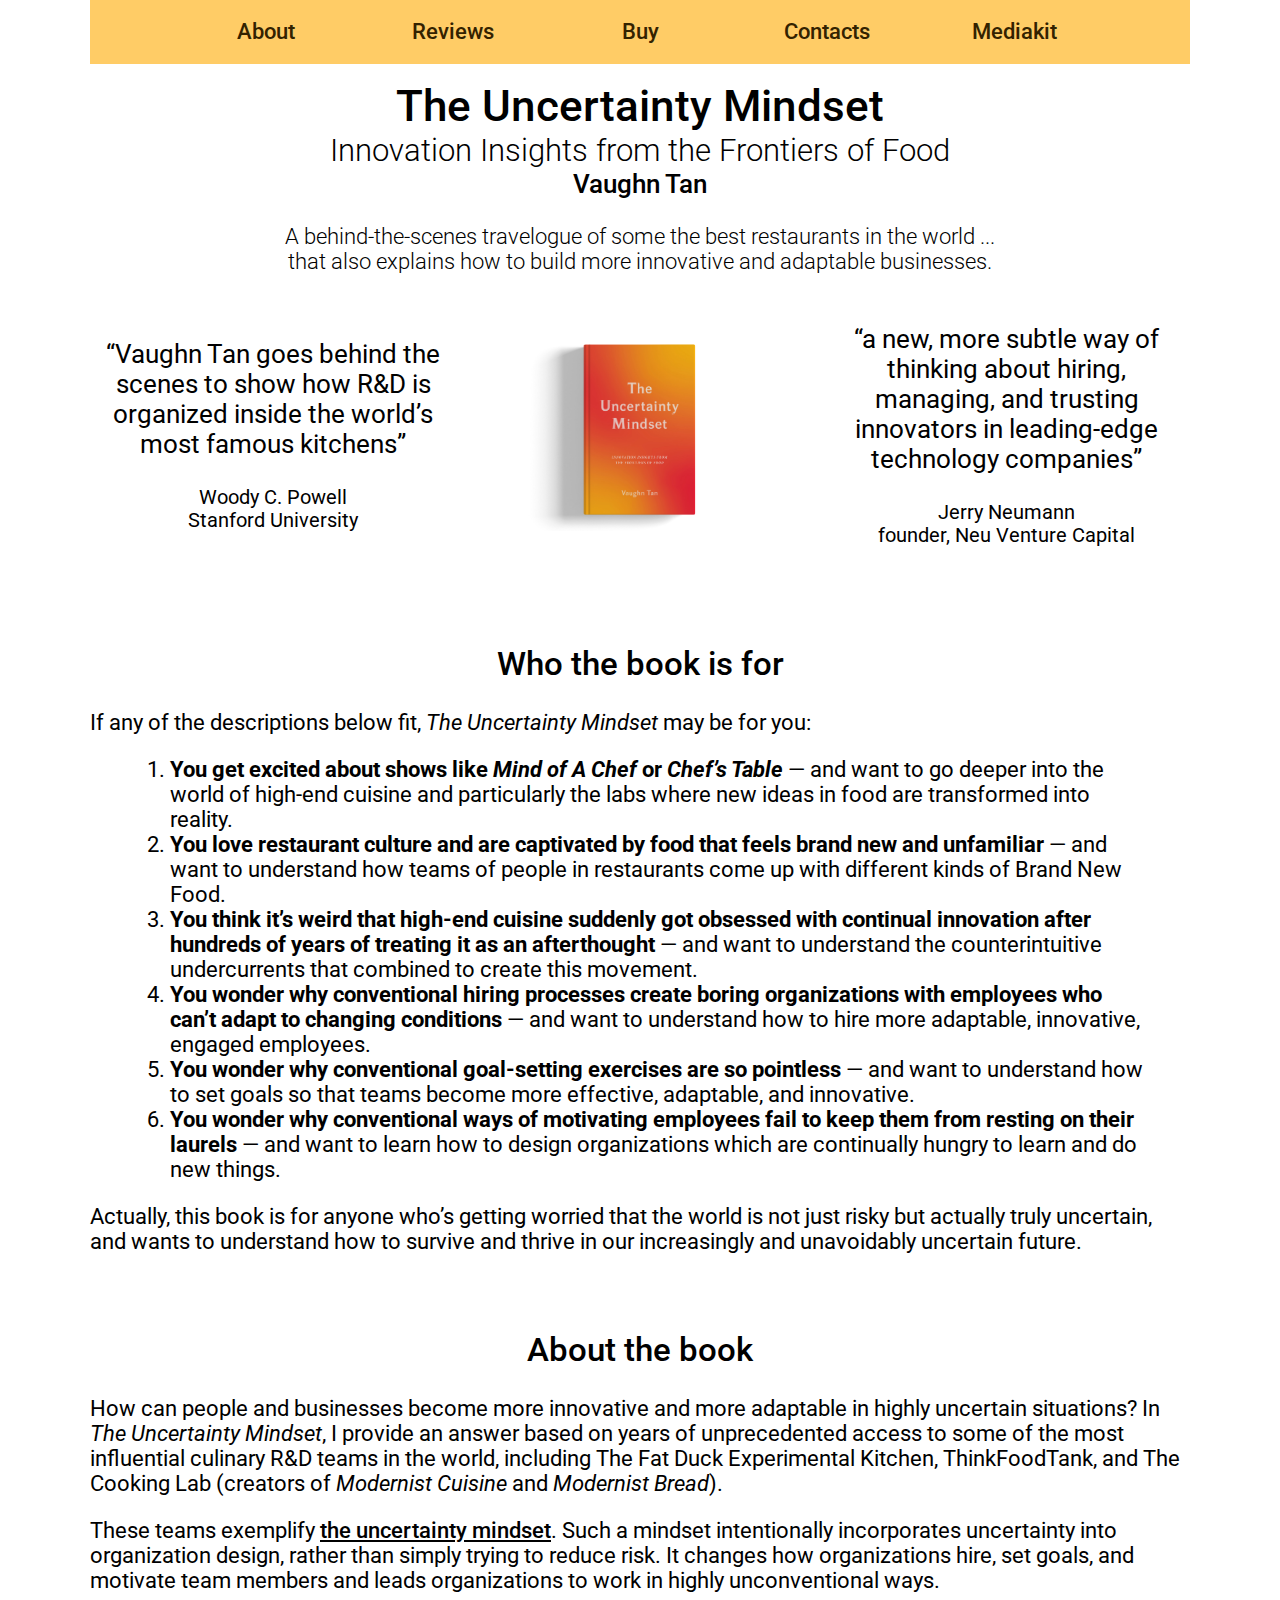
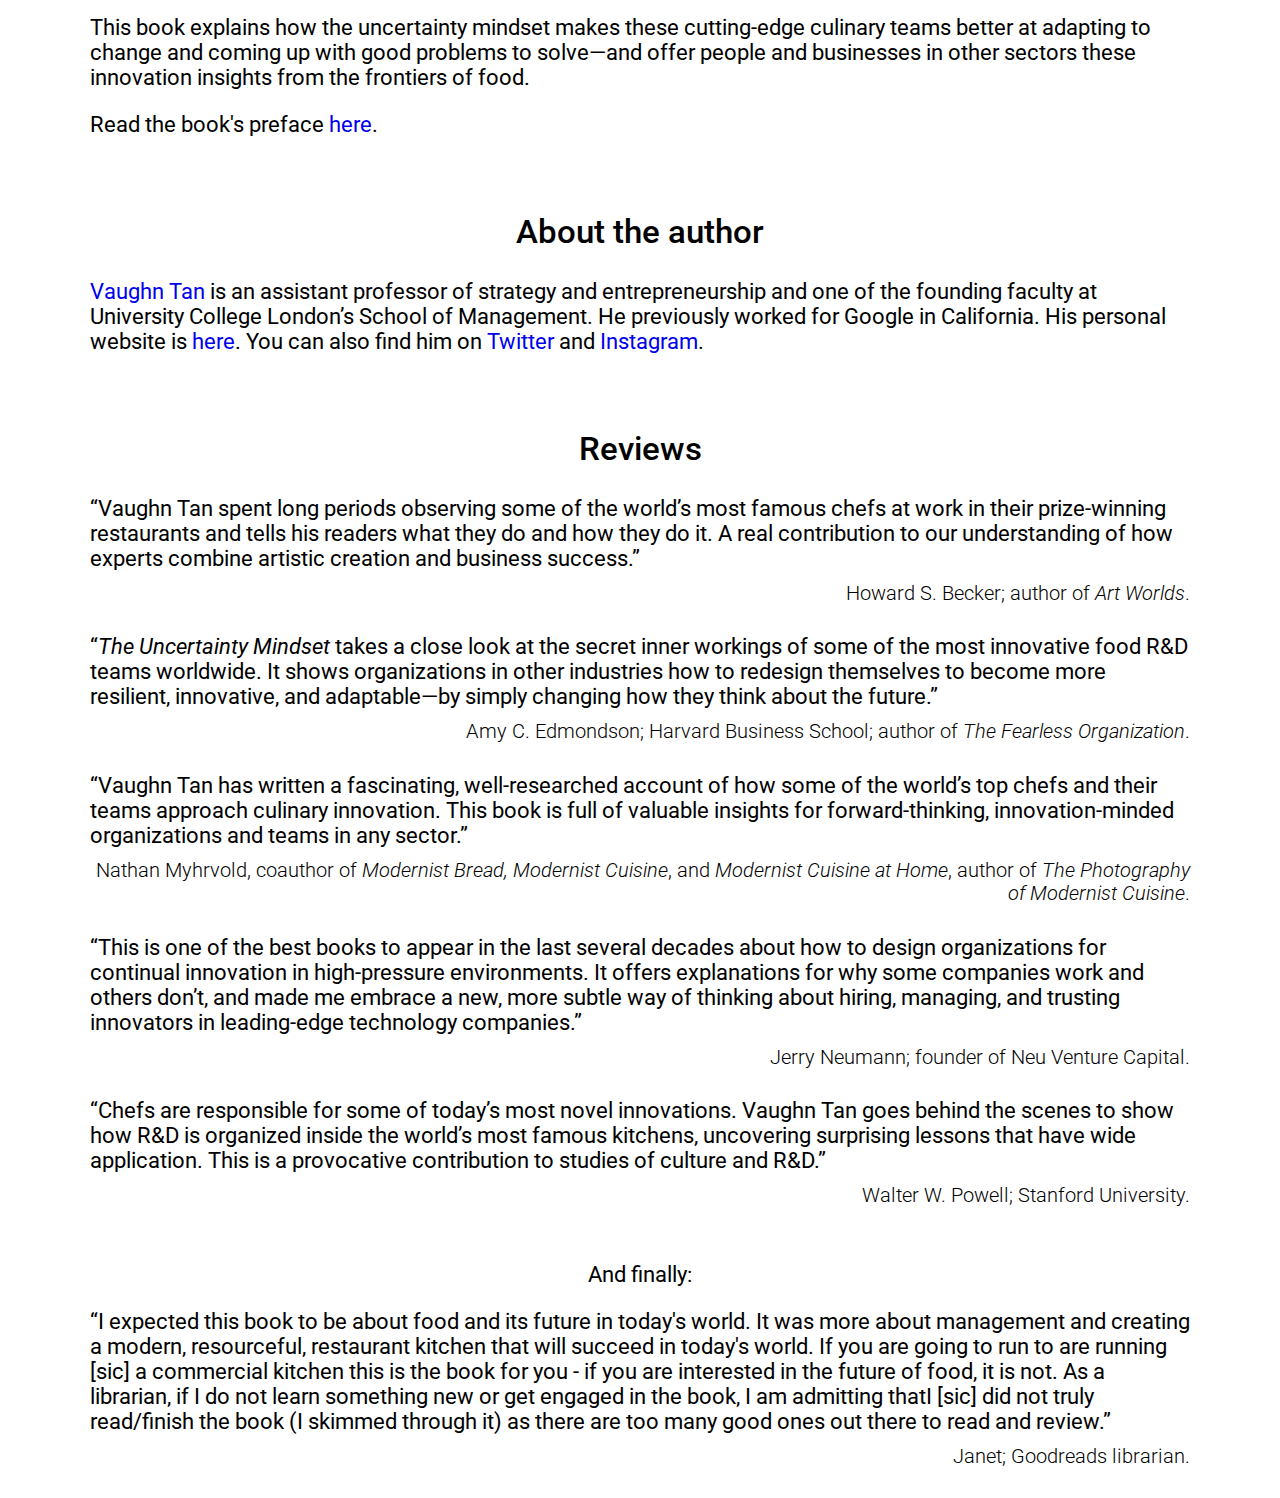
==== commit f3c3180b: "Add files via upload" ====
--- a/index.html
+++ b/index.html
@@ -40,7 +40,7 @@
 <div style="text-align:center; font-weight: 500; font-size: 120%">Vaughn Tan</div>
     <br>
 <div style="text-align: center; font-weight: 300; font-size: 100%">   A behind-the-scenes travelogue of some the best restaurants in the world ... <br>
-    that explains what they can teach businesses about organizing for innovation and uncertainty.
+    that also explains how to build more innovative and adaptable businesses.
     </div>
     <p></p>
 
@@ -56,10 +56,10 @@
     
 <h2 id="whoshouldread">Who the book is for</h2>
 
-If any of the descriptions below fit, this book may be for you: 
+    If any of the descriptions below fit, <em>The Uncertainty Mindset</em> may be for you: 
     <blockquote>
     <ol>
-        <li><b>You get excited about shows like Mind of A Chef or Chef’s Table</b> — and want to go deeper into the world of high-end cuisine and particularly the labs where new ideas in food are transformed into reality.</li>
+        <li><b>You get excited about shows like <em>Mind of A Chef</em> or <em>Chef’s Table</em></b> — and want to go deeper into the world of high-end cuisine and particularly the labs where new ideas in food are transformed into reality.</li>
 
         <li><b>You love restaurant culture and are captivated by food that feels brand new and unfamiliar</b> — and want to understand how teams of people in restaurants come up with different kinds of Brand New Food.</li>
 
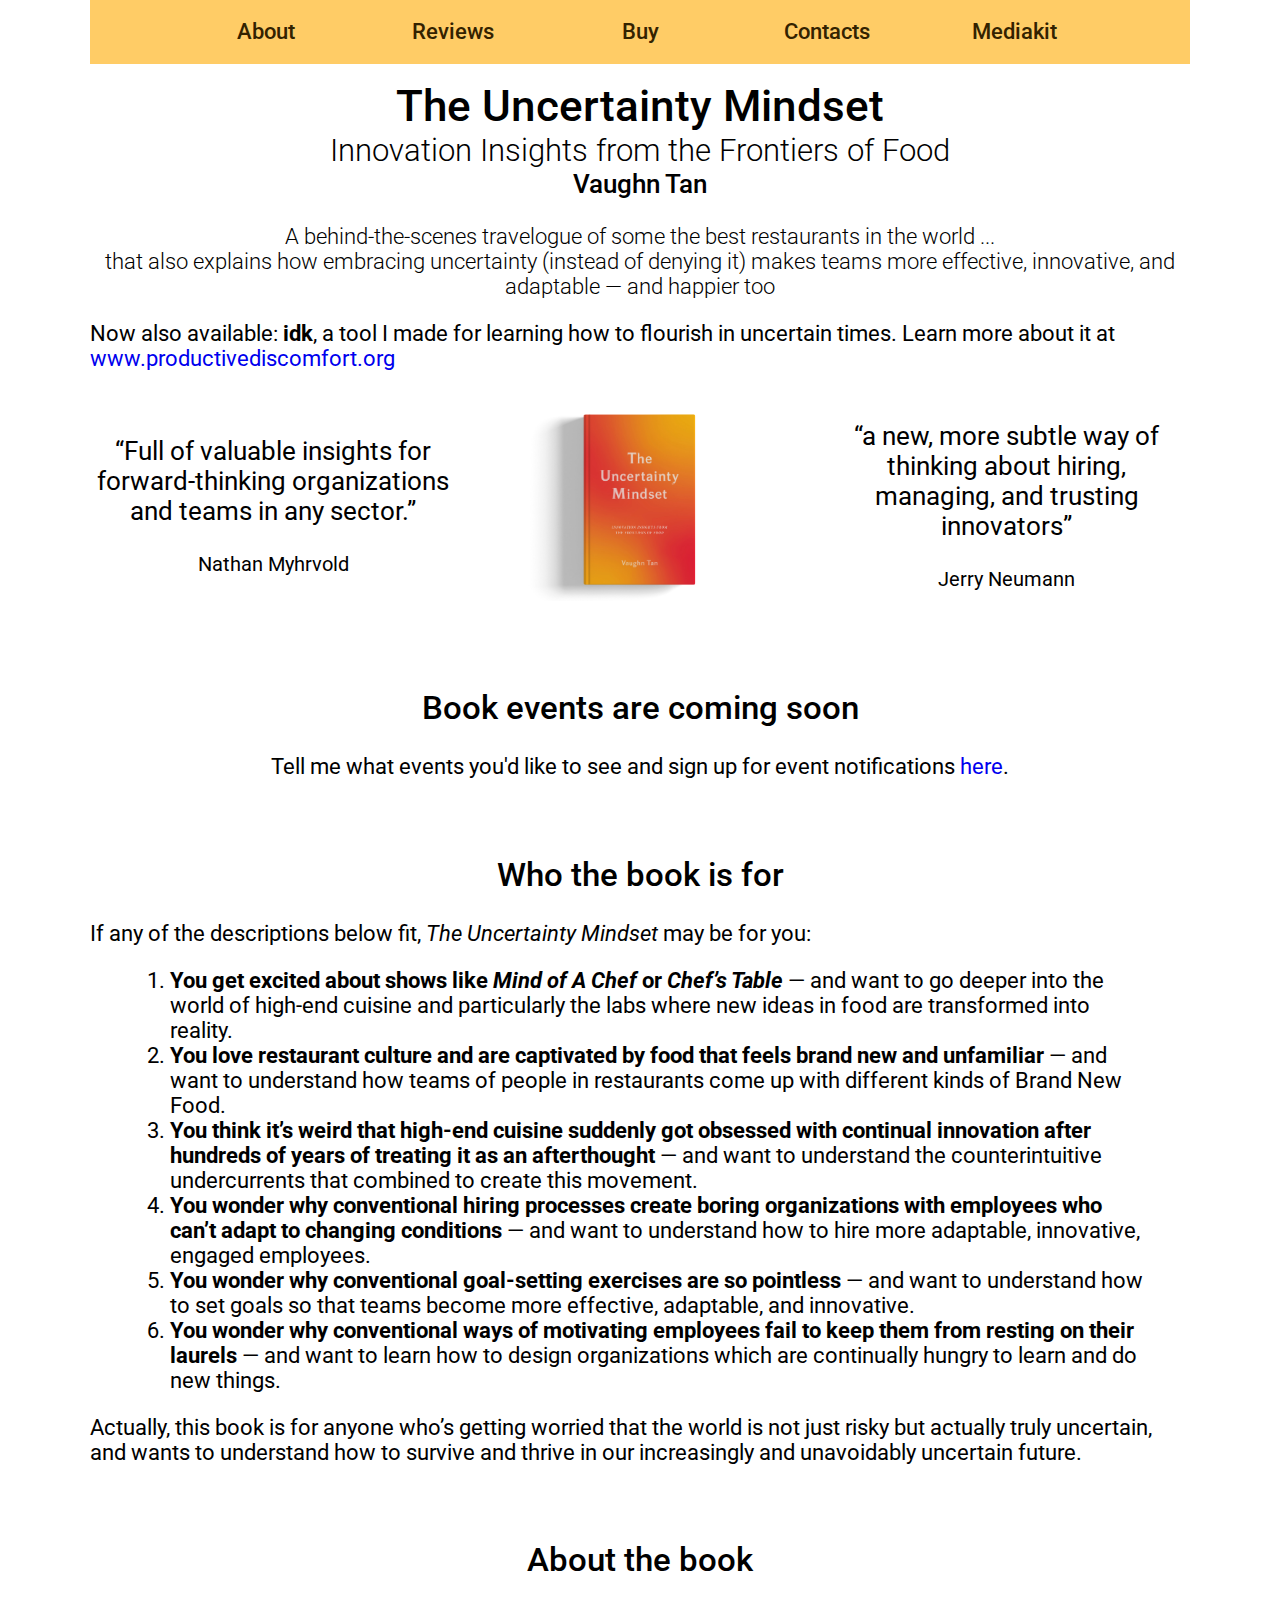
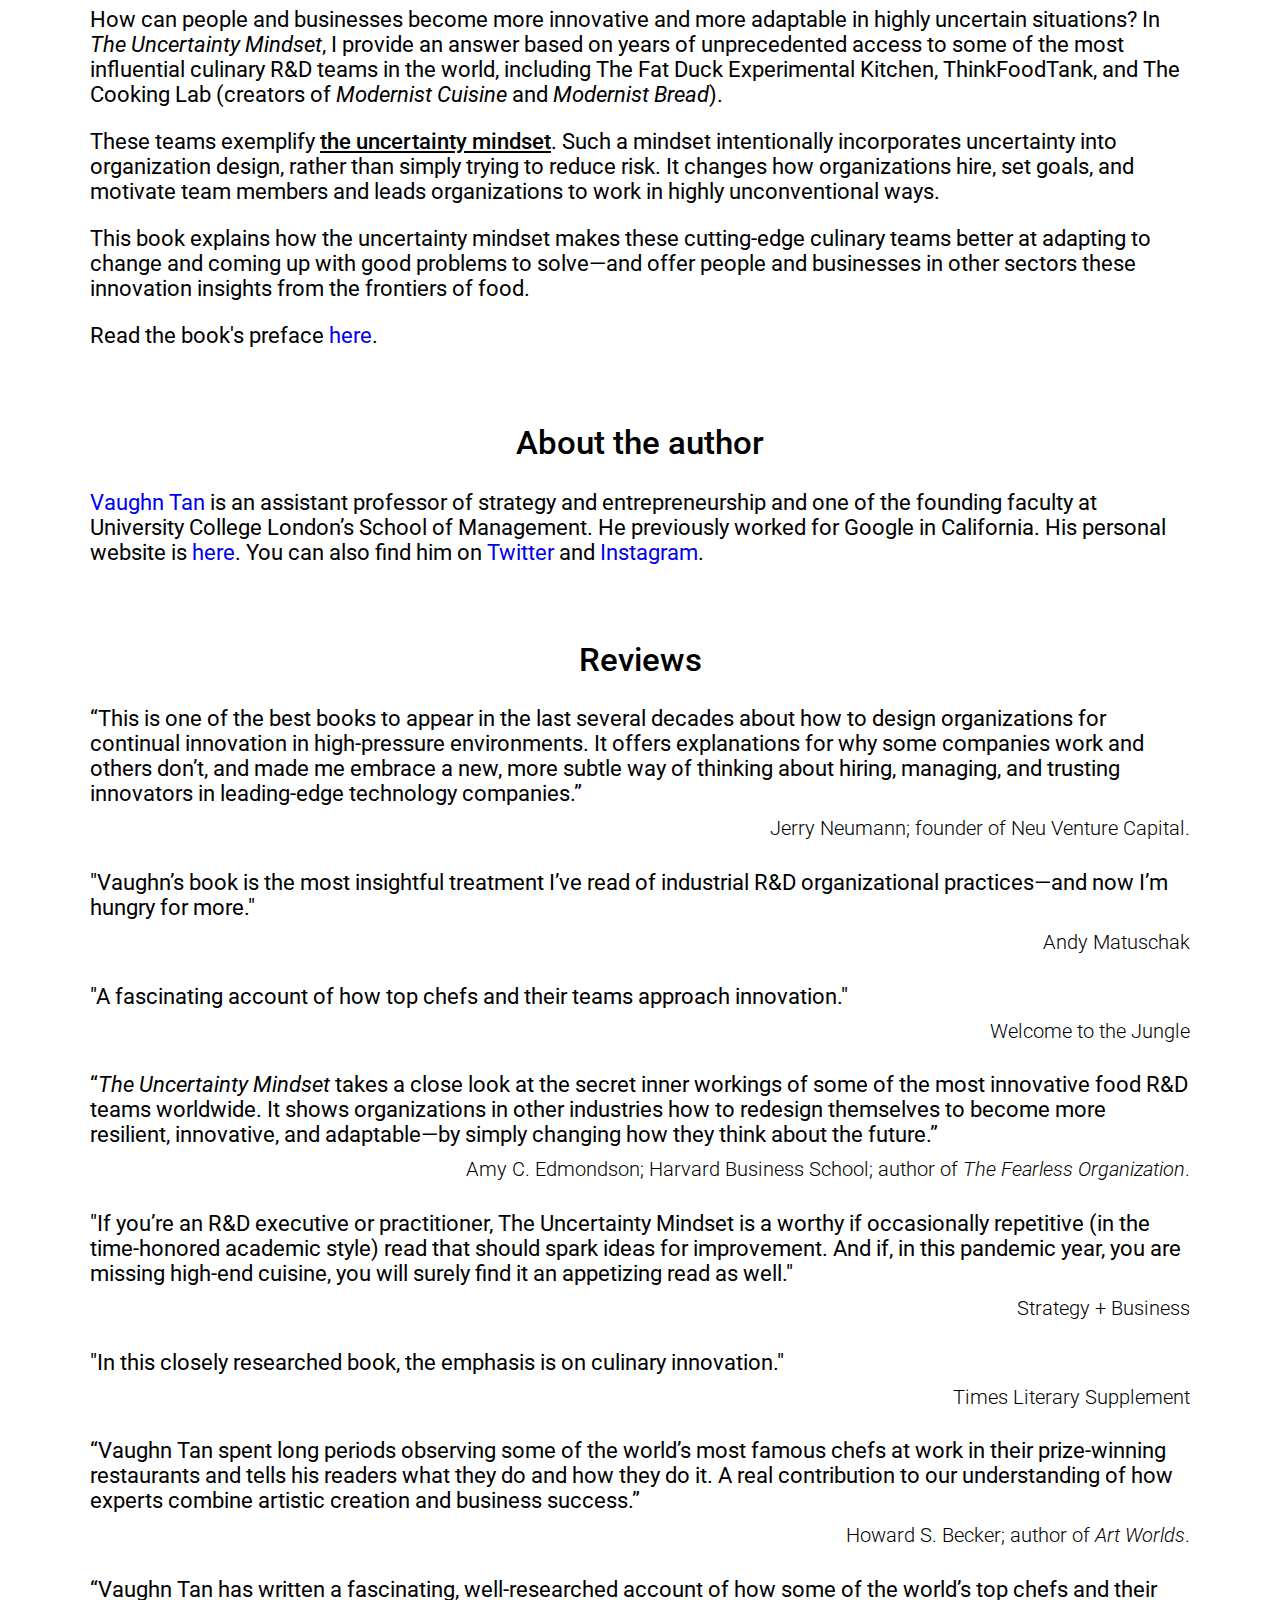
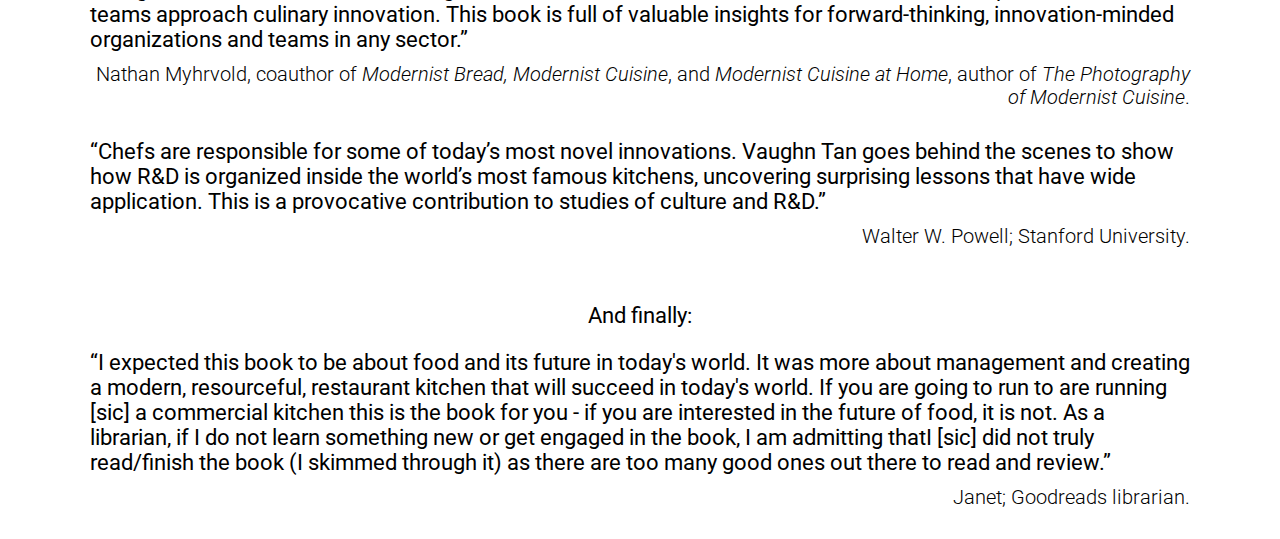
==== commit 2490a253: "Add files via upload" ====
--- a/index.html
+++ b/index.html
@@ -40,19 +40,23 @@
 <div style="text-align:center; font-weight: 500; font-size: 120%">Vaughn Tan</div>
     <br>
 <div style="text-align: center; font-weight: 300; font-size: 100%">   A behind-the-scenes travelogue of some the best restaurants in the world ... <br>
-    that also explains how to build more innovative and adaptable businesses.
+    that also explains how embracing uncertainty (instead of denying it) makes teams more effective, innovative, and adaptable — and happier too
     </div>
     <p></p>
+    <p>Now also available: <b>idk</b>, a tool I made for learning how to flourish in uncertain times. Learn more about it at <a href="https://productivediscomfort.org/">www.productivediscomfort.org</a></p>
 
 <div class="trousseau flex">
-<div><p class="trot">“Vaughn Tan goes behind the scenes to show how R&D is organized inside the world’s most famous kitchens”</p>
-    <p class="troa">Woody C. Powell<br>Stanford University</p></div>
+<div><p class="trot">“Full of valuable insights for forward-thinking organizations and teams in any sector.”</p>
+    <p class="troa">Nathan Myhrvold</p></div>
 
     <div><img src="UM_book.jpg" style="align-items:center"></div>
     
-<div><p class="trot">“a new, more subtle way of thinking about hiring, managing, and trusting innovators in leading-edge technology companies”</p>
-    <p class="troa">Jerry Neumann<br>founder, Neu Venture Capital</p></div>
+<div><p class="trot">“a new, more subtle way of thinking about hiring, managing, and trusting innovators”</p>
+    <p class="troa">Jerry Neumann</p></div>
 </div>
+
+    <h2 id="bookevents">Book events are coming soon</h2> 
+    <div style="text-align:center">Tell me what events you'd like to see and sign up for event notifications <a href="https://forms.gle/2n5BMusutAfq2HbTA">here</a>.</div>
     
 <h2 id="whoshouldread">Who the book is for</h2>
 
@@ -88,17 +92,36 @@
 
 
 <h2 id="reviews">Reviews</h2>
+    
+    
+    <p class="review">“This is one of the best books to appear in the last several decades about how to design organizations for continual innovation in high-pressure environments. It offers explanations for why some companies work and others don’t, and made me embrace a new, more subtle way of thinking about hiring, managing, and trusting innovators in leading-edge technology companies.”</p>
+<p class="rattrib">Jerry Neumann; founder of Neu Venture Capital.</p>
+    
+    <p class="review">"Vaughn’s book is the most insightful treatment I’ve read of industrial R&amp;D organizational practices―and now I’m hungry for more."</p>
+    <p class="rattrib">Andy Matuschak</p>
+    
+      <p class="review">"A fascinating account of how top chefs and their teams approach innovation."</p>
+    <p class="rattrib">Welcome to the Jungle</p>
+    
+        
+    <p class="review">“<em>The Uncertainty Mindset</em> takes a close look at the secret inner workings of some of the most innovative food R&amp;D teams worldwide. It shows organizations in other industries how to redesign themselves to become more resilient, innovative, and adaptable—by simply changing how they think about the future.”</p>
+<p class="rattrib">Amy C. Edmondson; Harvard Business School; author of <em>The Fearless Organization</em>.</p>
+    
+    <p class="review">"If you’re an R&amp;D executive or practitioner, The Uncertainty Mindset is a worthy if occasionally repetitive (in the time-honored academic style) read that should spark ideas for improvement. And if, in this pandemic year, you are missing high-end cuisine, you will surely find it an appetizing read as well."</p>
+    <p class="rattrib">Strategy + Business</p>
+
+
+    <p class="review">"In this closely researched book, the emphasis is on culinary innovation."</p>
+    <p class="rattrib">Times Literary Supplement</p>
+    
+    
 <p class="review">“Vaughn Tan spent long periods observing some of the world’s most famous chefs at work in their prize-winning restaurants and tells his readers what they do and how they do it. A real contribution to our understanding of how experts combine artistic creation and business success.”</p>
 <p class="rattrib">Howard S. Becker; author of <em>Art Worlds</em>.</p>
-
-<p class="review">“<em>The Uncertainty Mindset</em> takes a close look at the secret inner workings of some of the most innovative food R&amp;D teams worldwide. It shows organizations in other industries how to redesign themselves to become more resilient, innovative, and adaptable—by simply changing how they think about the future.”</p>
-<p class="rattrib">Amy C. Edmondson; Harvard Business School; author of <em>The Fearless Organization</em>.</p>
 
 <p class="review">“Vaughn Tan has written a fascinating, well-researched account of how some of the world’s top chefs and their teams approach culinary innovation. This book is full of valuable insights for forward-thinking, innovation-minded organizations and teams in any sector.”</p>
 <p class="rattrib">Nathan Myhrvold, coauthor of <em>Modernist Bread, Modernist Cuisine</em>, and <em>Modernist Cuisine at Home</em>, author of <em>The Photography of Modernist Cuisine</em>.</p>
 
-<p class="review">“This is one of the best books to appear in the last several decades about how to design organizations for continual innovation in high-pressure environments. It offers explanations for why some companies work and others don’t, and made me embrace a new, more subtle way of thinking about hiring, managing, and trusting innovators in leading-edge technology companies.”</p>
-<p class="rattrib">Jerry Neumann; founder of Neu Venture Capital.</p>
+
 
 <p class="review">“Chefs are responsible for some of today’s most novel innovations. Vaughn Tan goes behind the scenes to show how R&amp;D is organized inside the world’s most famous kitchens, uncovering surprising lessons that have wide application. This is a provocative contribution to studies of culture and R&amp;D.”</p>
 <p class="rattrib">Walter W. Powell; Stanford University.</p>
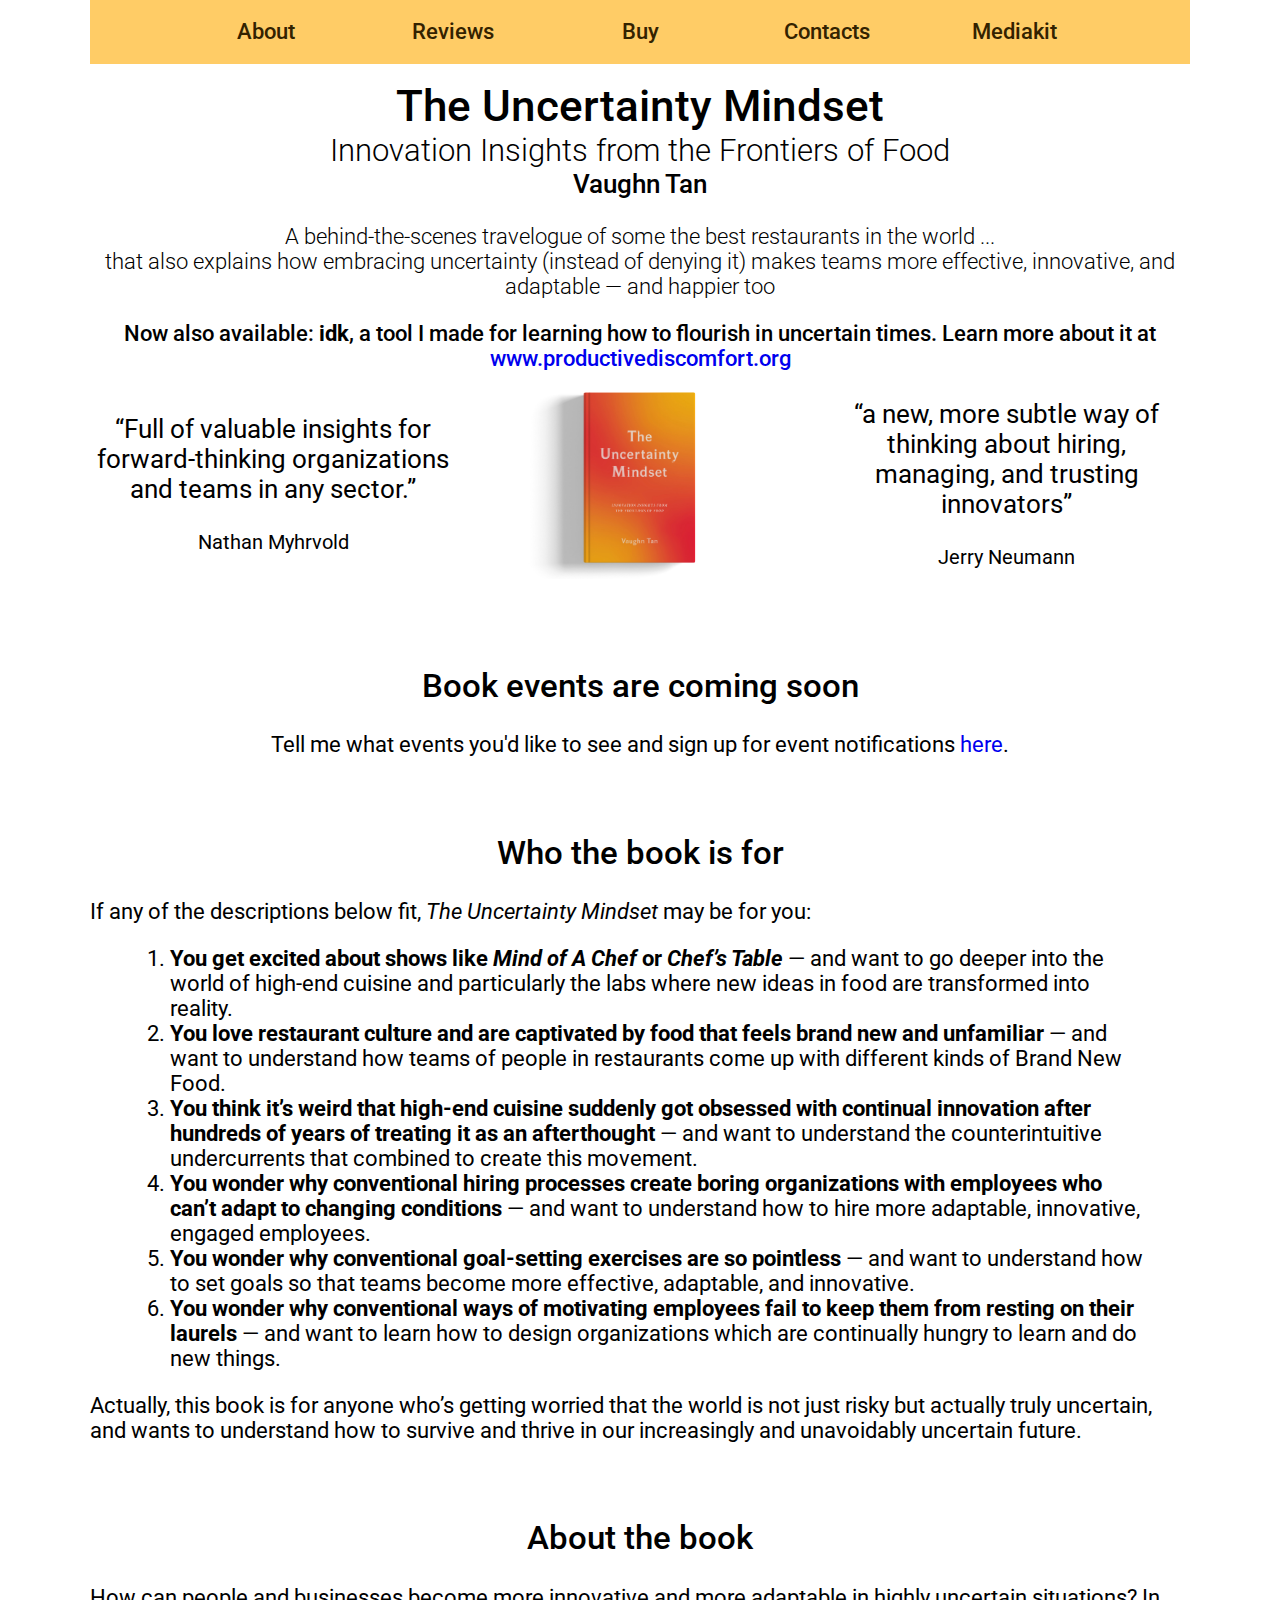
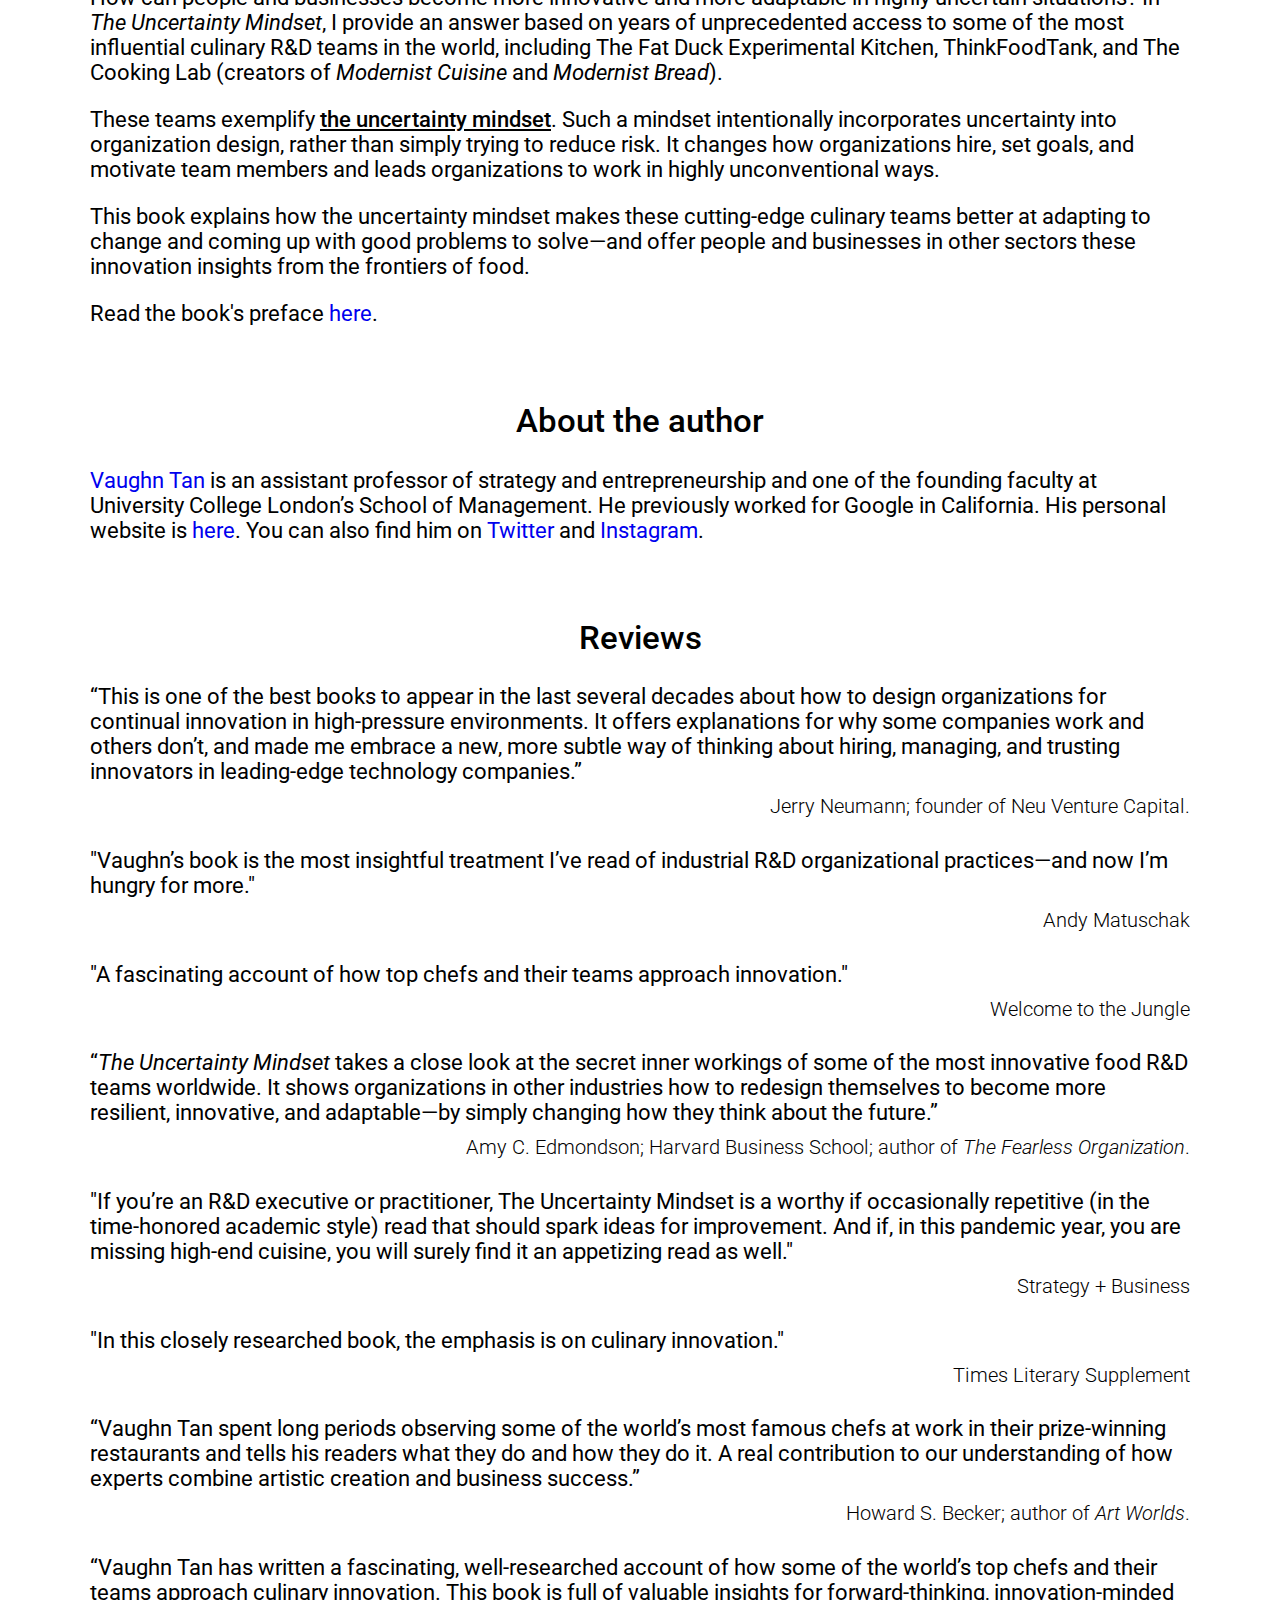
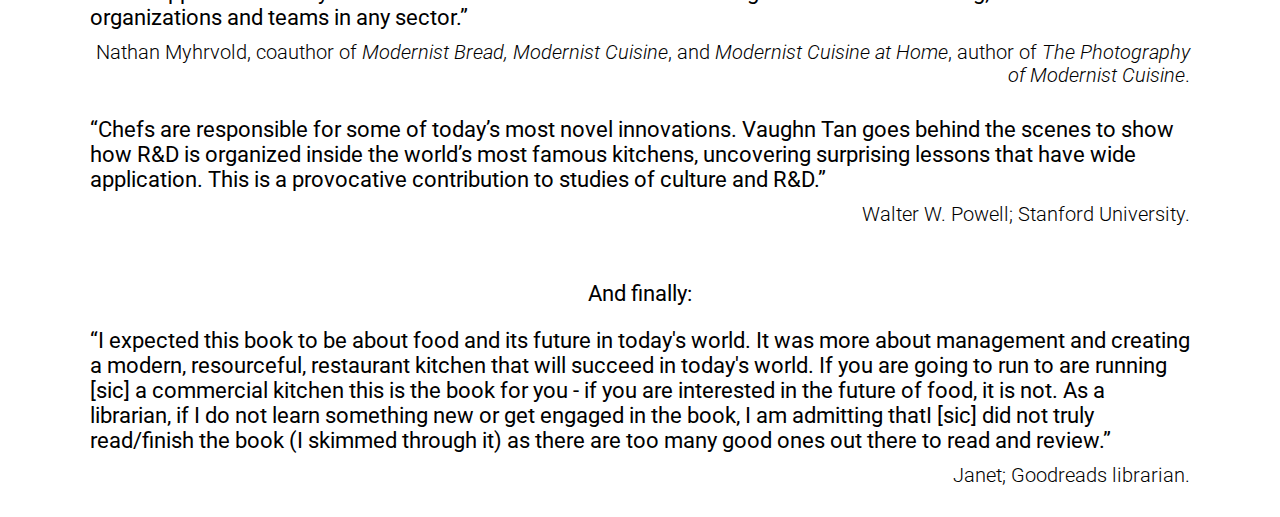
==== commit dedcd6b0: "Add files via upload" ====
--- a/index.html
+++ b/index.html
@@ -43,7 +43,7 @@
     that also explains how embracing uncertainty (instead of denying it) makes teams more effective, innovative, and adaptable — and happier too
     </div>
     <p></p>
-    <p>Now also available: <b>idk</b>, a tool I made for learning how to flourish in uncertain times. Learn more about it at <a href="https://productivediscomfort.org/">www.productivediscomfort.org</a></p>
+    <div style="text-align: center; font-weight: 500; font-size: 100%">Now also available: <b>idk</b>, a tool I made for learning how to flourish in uncertain times. Learn more about it at <a href="https://productivediscomfort.org/">www.productivediscomfort.org</a></div>
 
 <div class="trousseau flex">
 <div><p class="trot">“Full of valuable insights for forward-thinking organizations and teams in any sector.”</p>
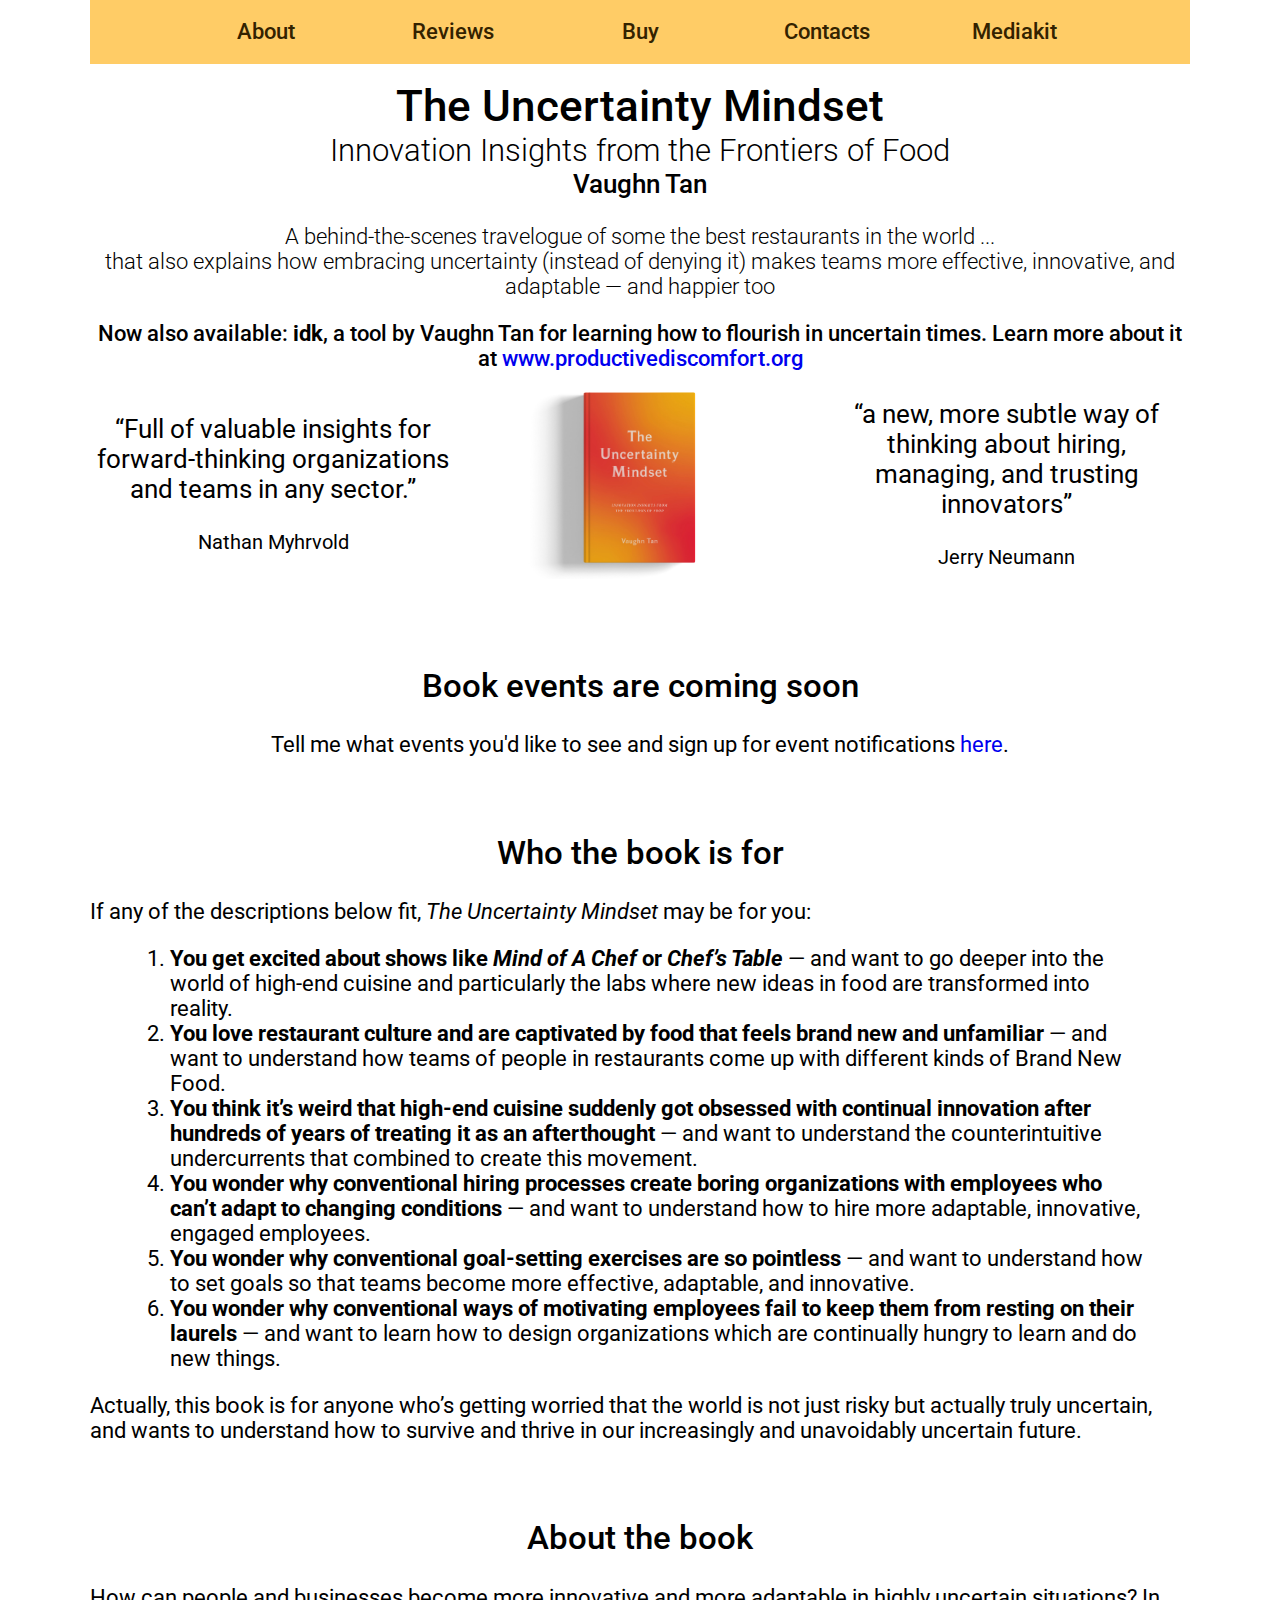
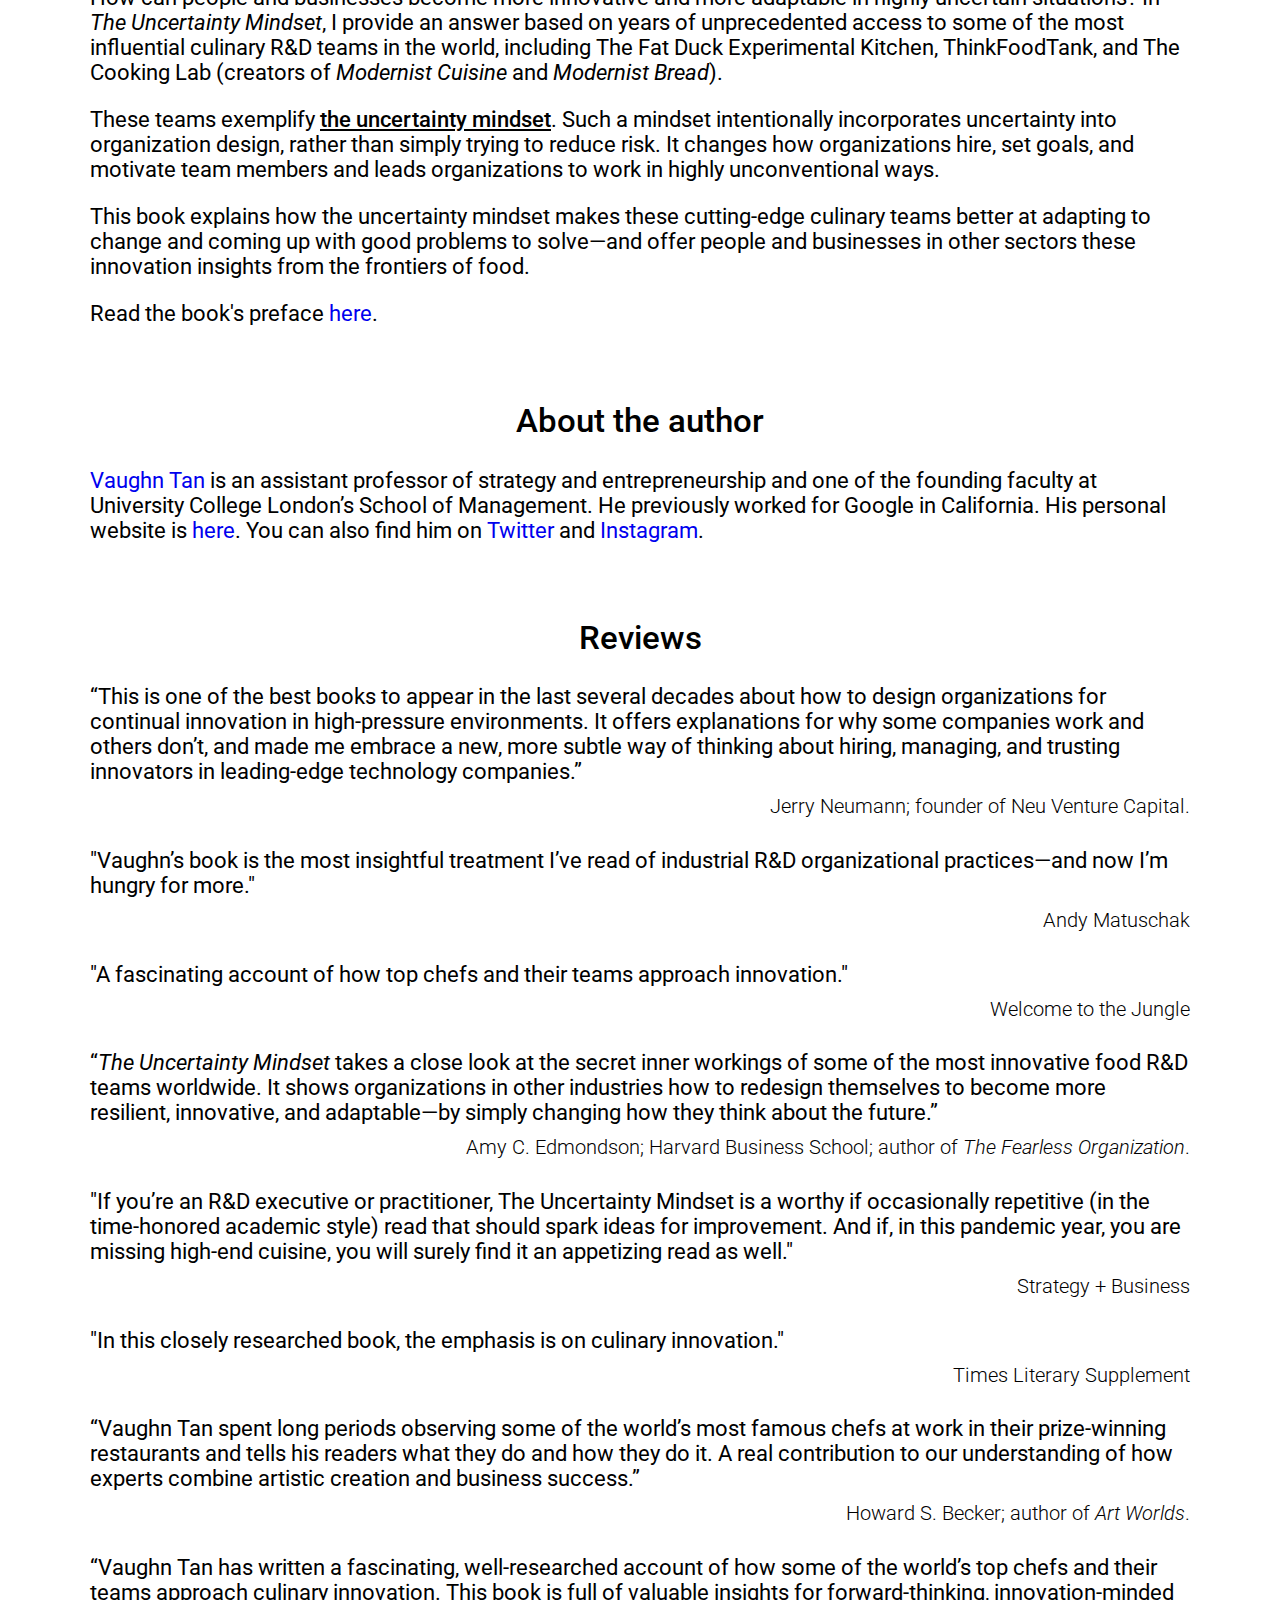
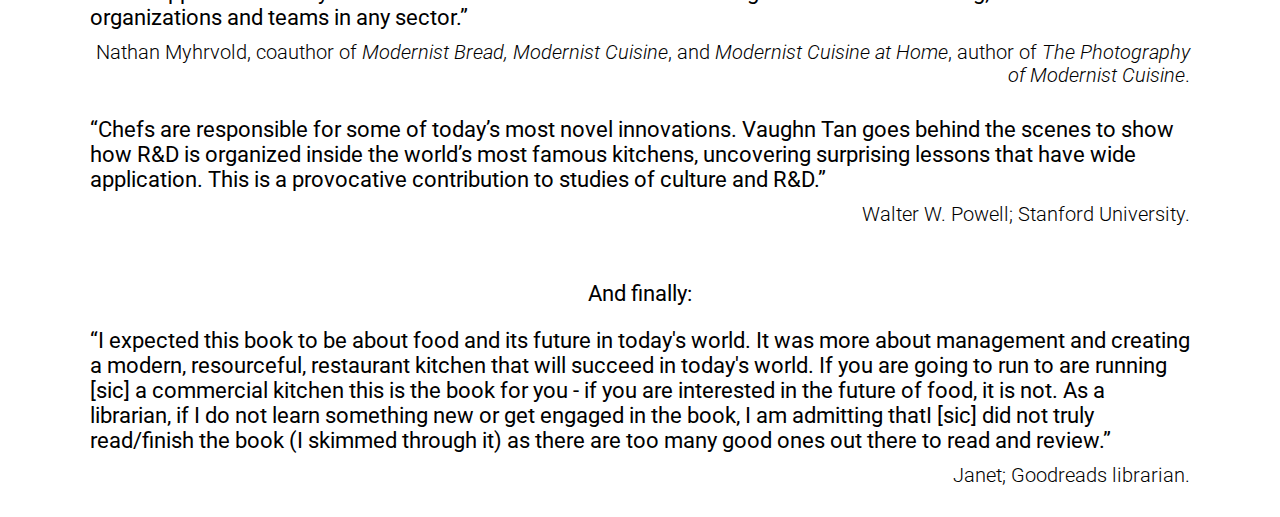
==== commit bd3a8c85: "Update index.html" ====
--- a/index.html
+++ b/index.html
@@ -43,7 +43,7 @@
     that also explains how embracing uncertainty (instead of denying it) makes teams more effective, innovative, and adaptable — and happier too
     </div>
     <p></p>
-    <div style="text-align: center; font-weight: 500; font-size: 100%">Now also available: <b>idk</b>, a tool I made for learning how to flourish in uncertain times. Learn more about it at <a href="https://productivediscomfort.org/">www.productivediscomfort.org</a></div>
+    <div style="text-align: center; font-weight: 500; font-size: 100%">Now also available: <b>idk</b>, a tool by Vaughn Tan for learning how to flourish in uncertain times. Learn more about it at <a href="https://productivediscomfort.org/">www.productivediscomfort.org</a></div>
 
 <div class="trousseau flex">
 <div><p class="trot">“Full of valuable insights for forward-thinking organizations and teams in any sector.”</p>
@@ -146,4 +146,4 @@
 Analytics"></a></div></noscript>
     
     </body>
-</html>+</html>
